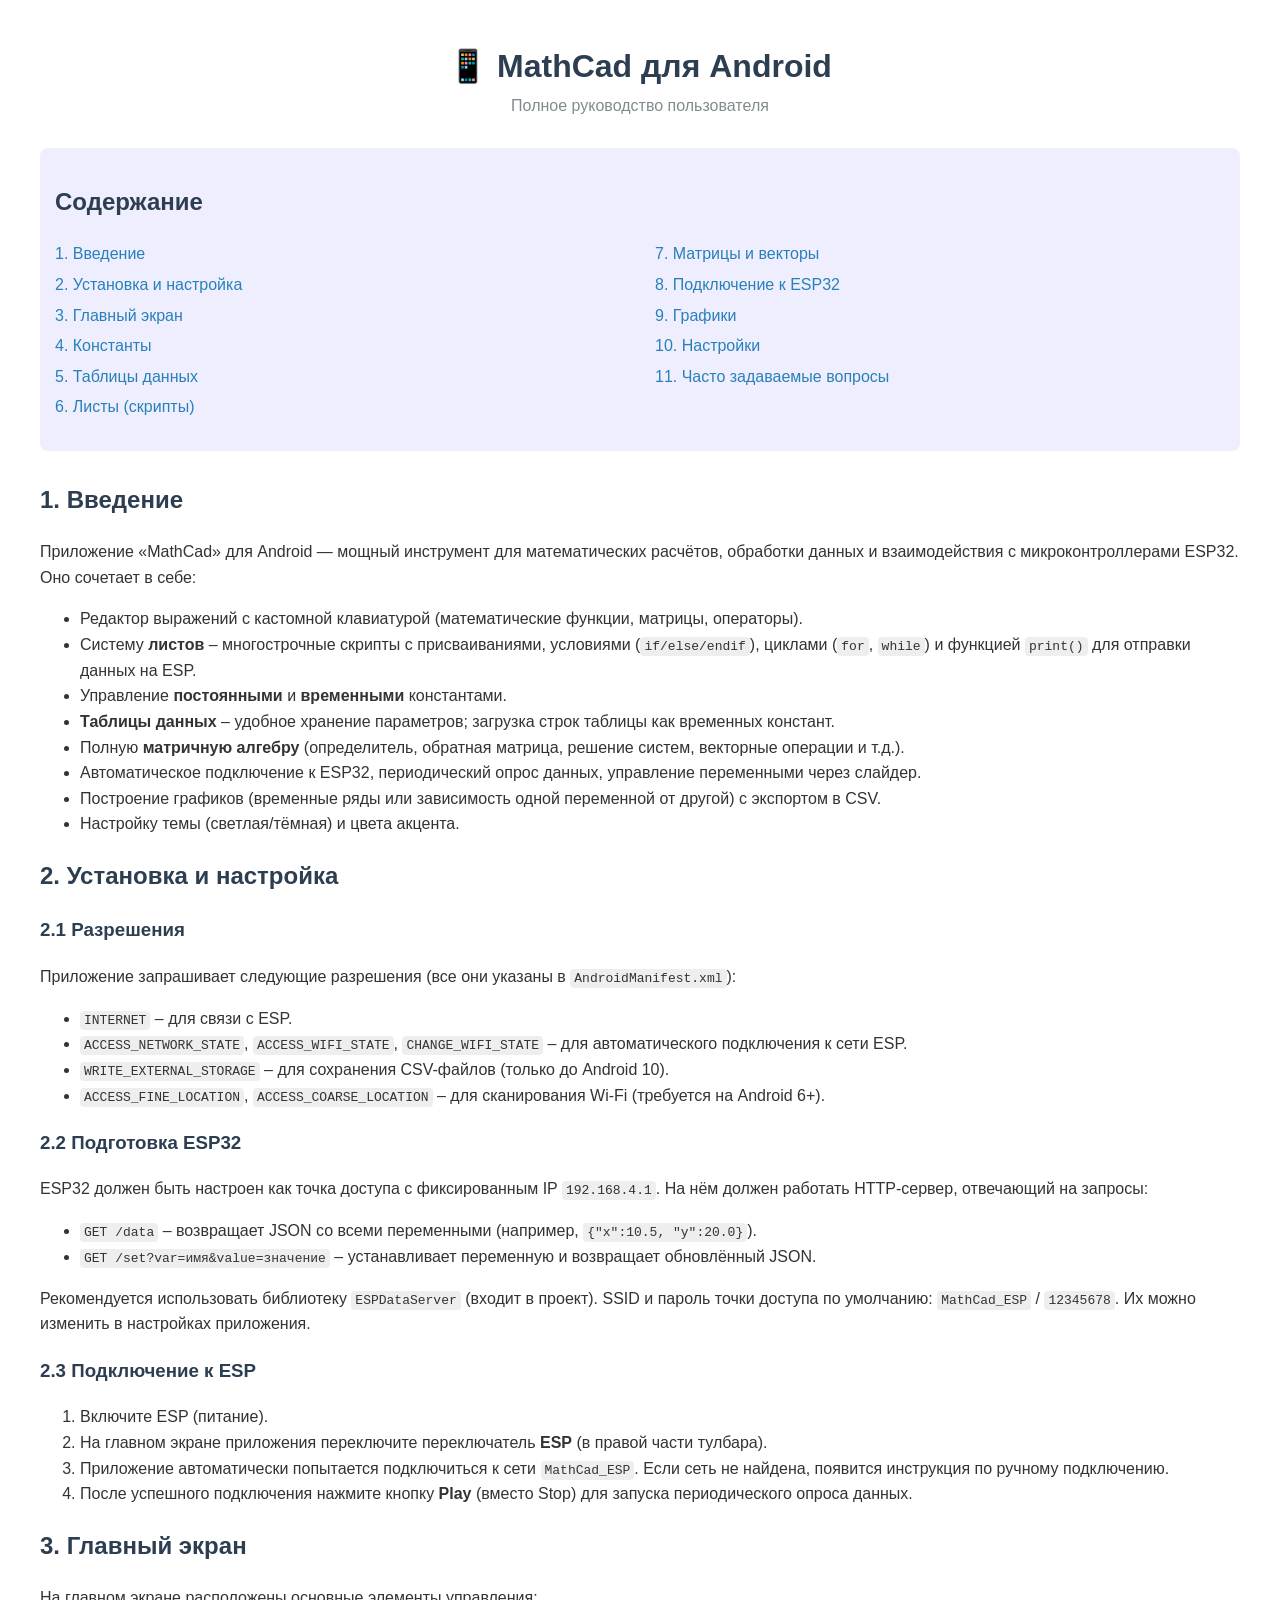
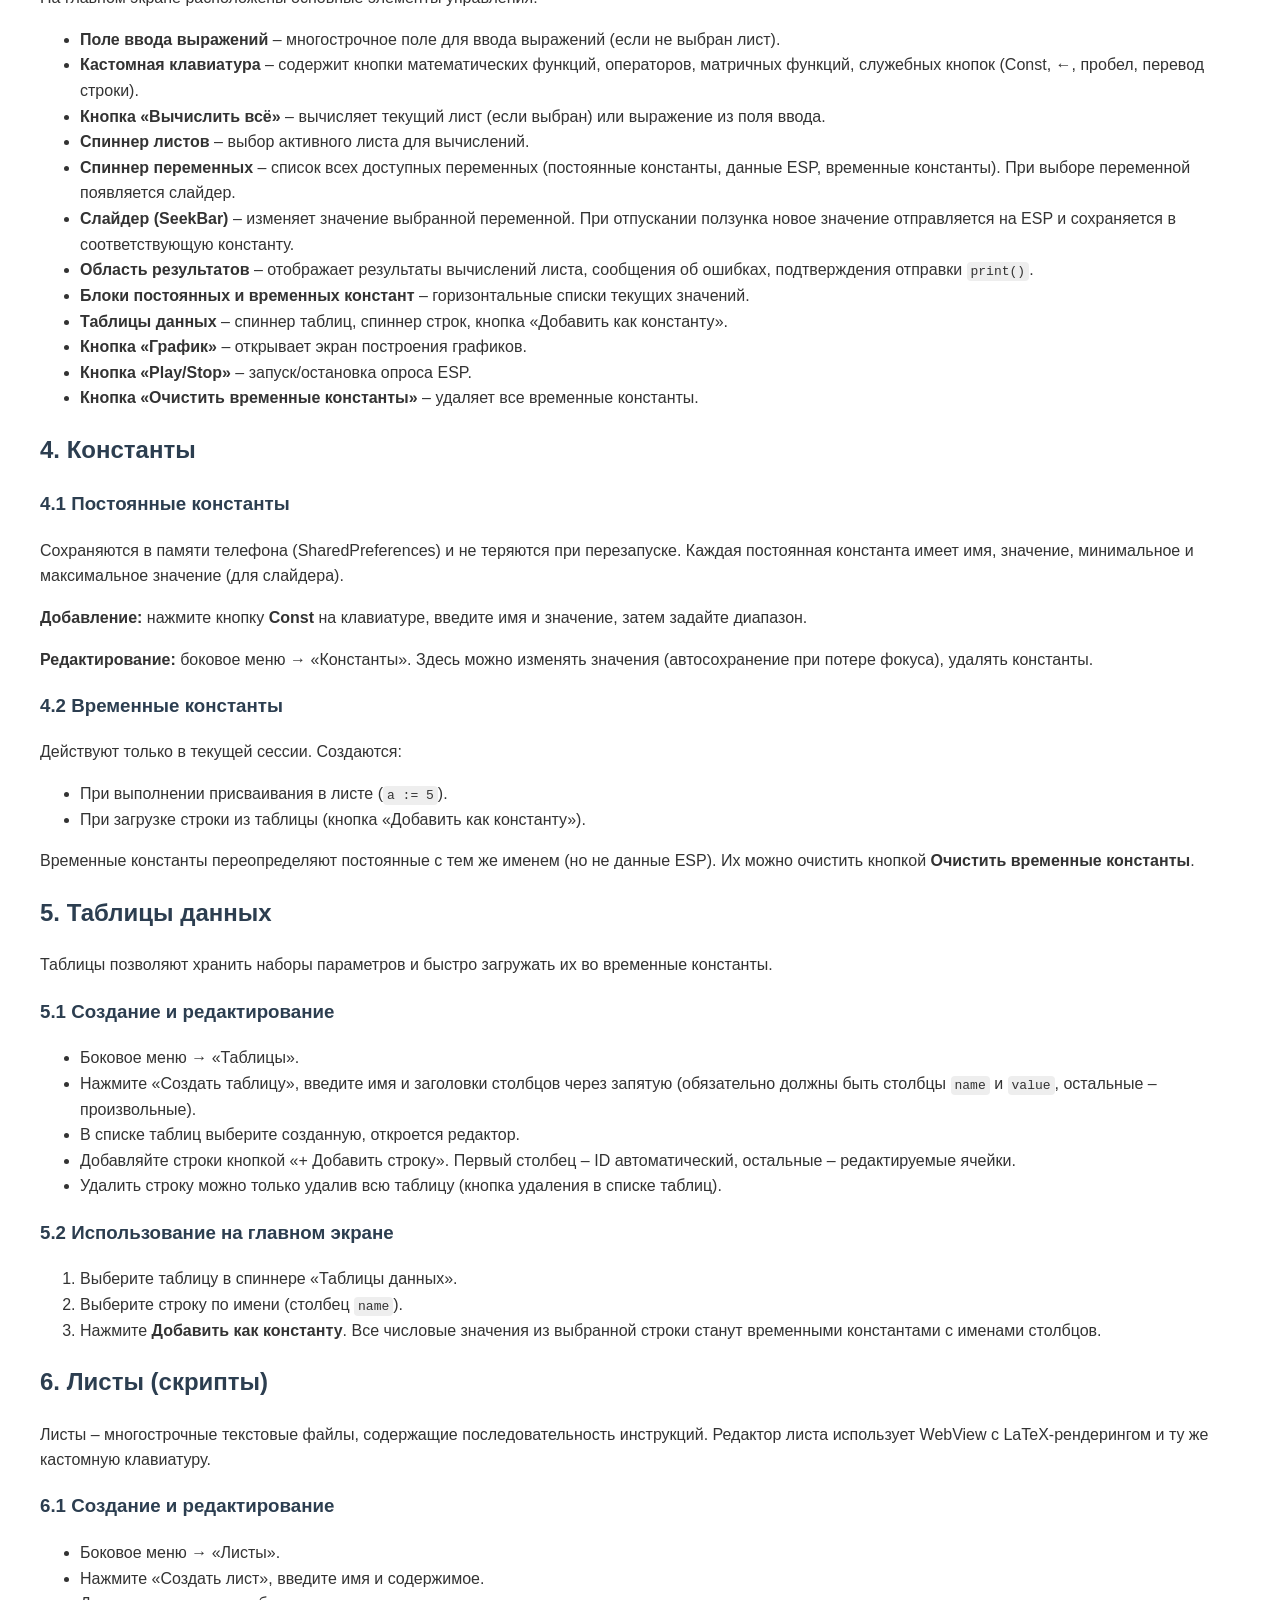
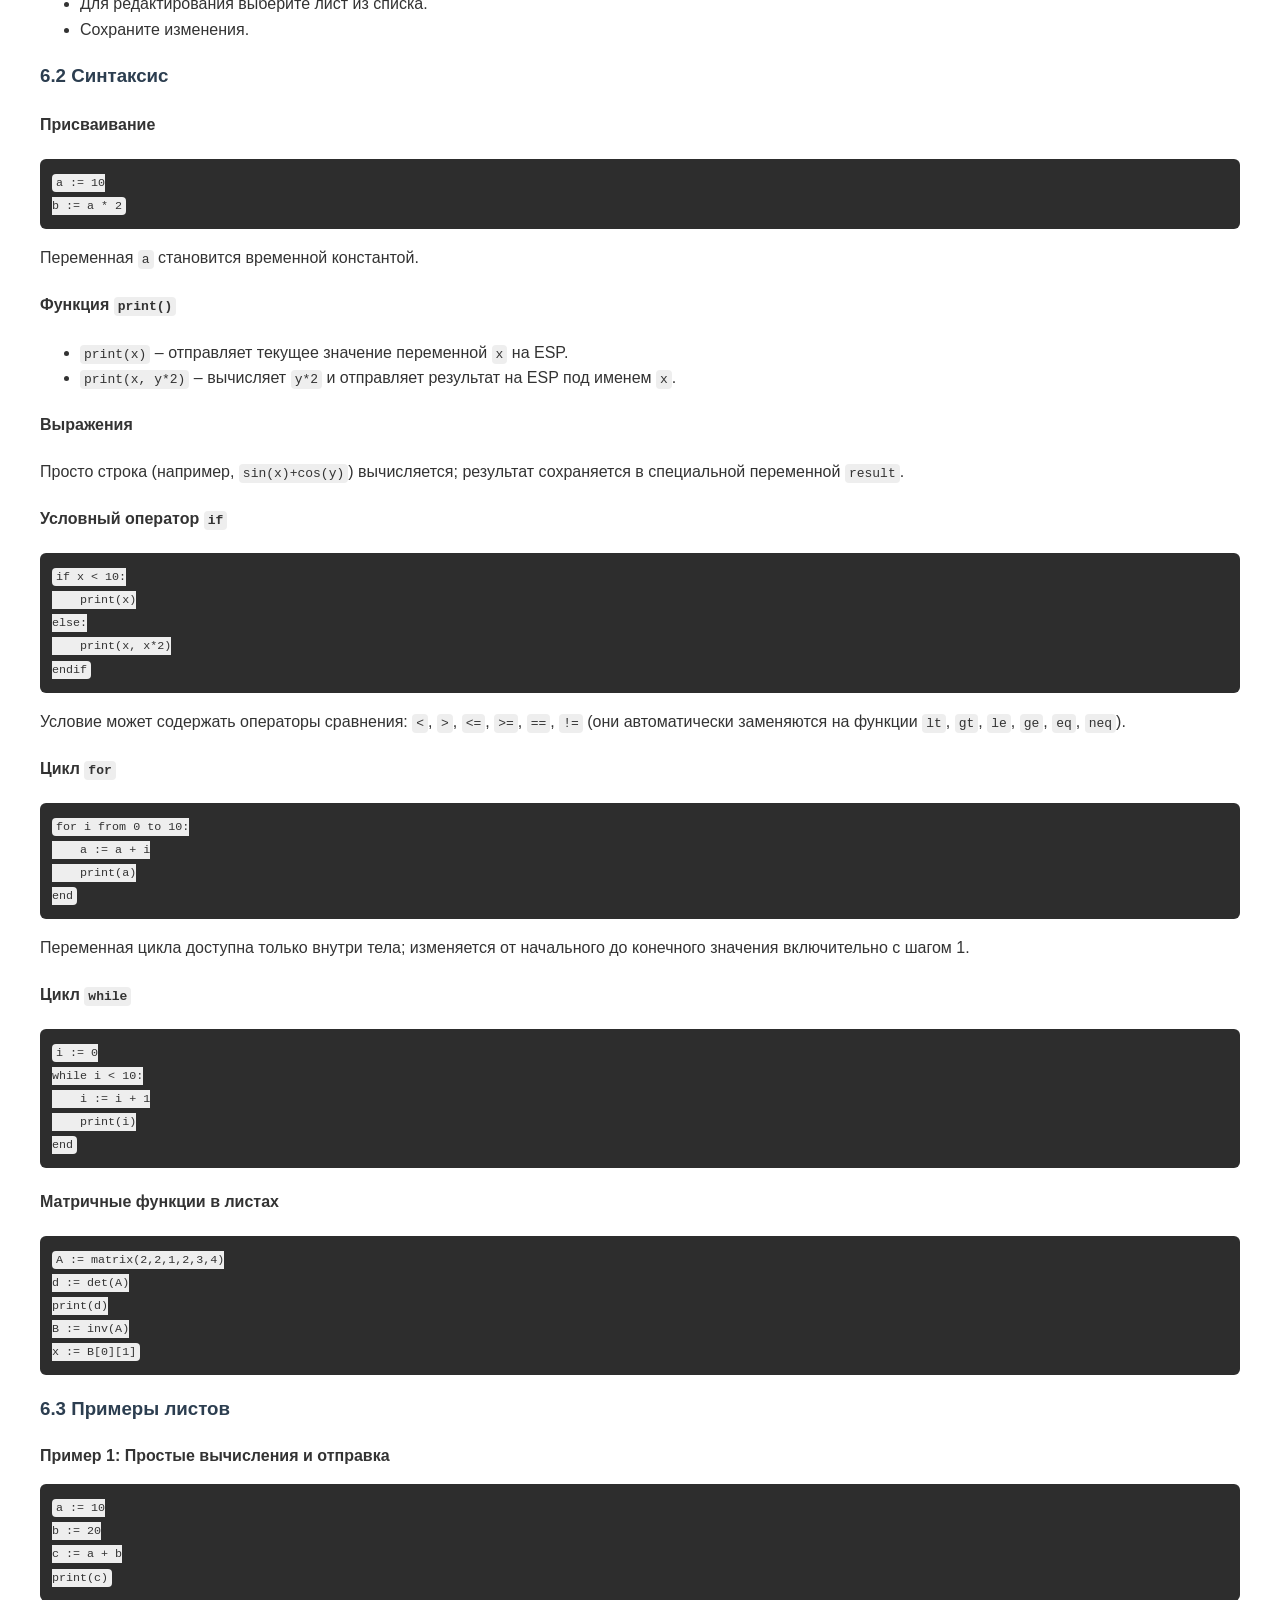
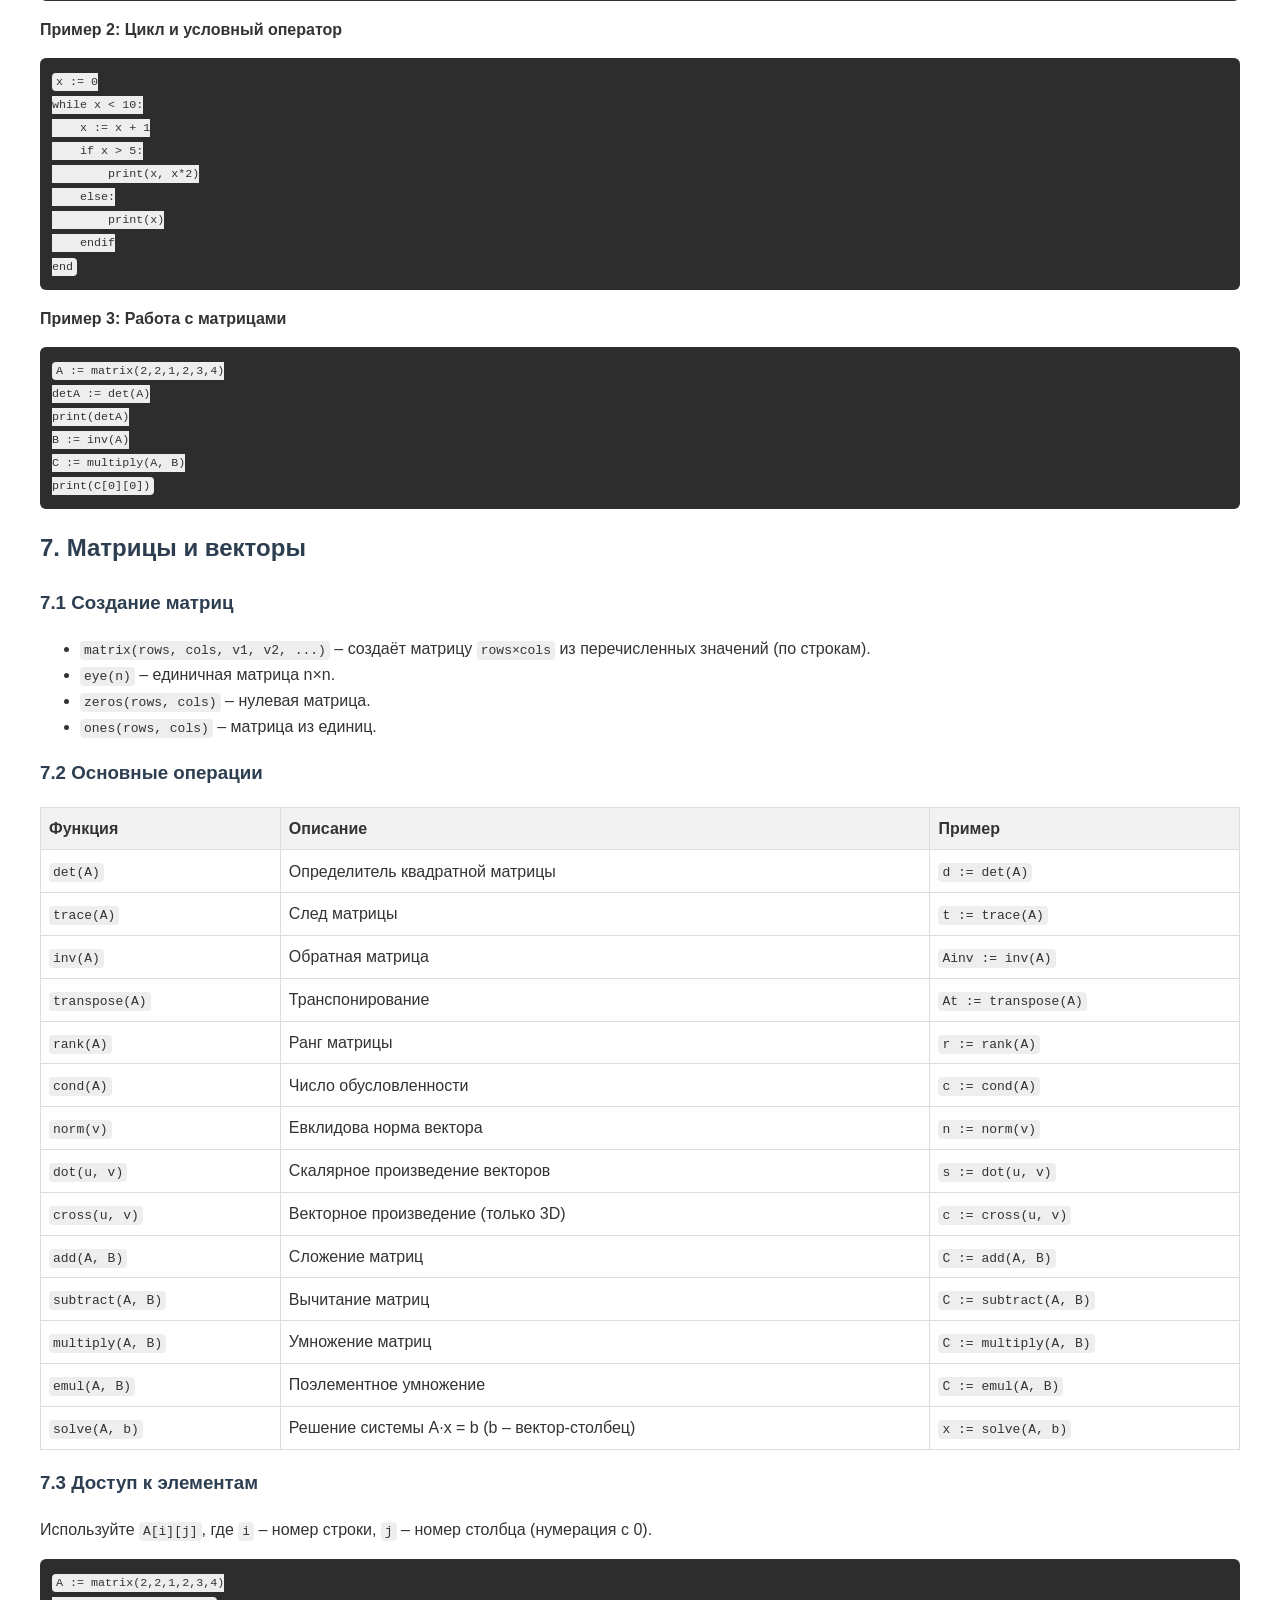
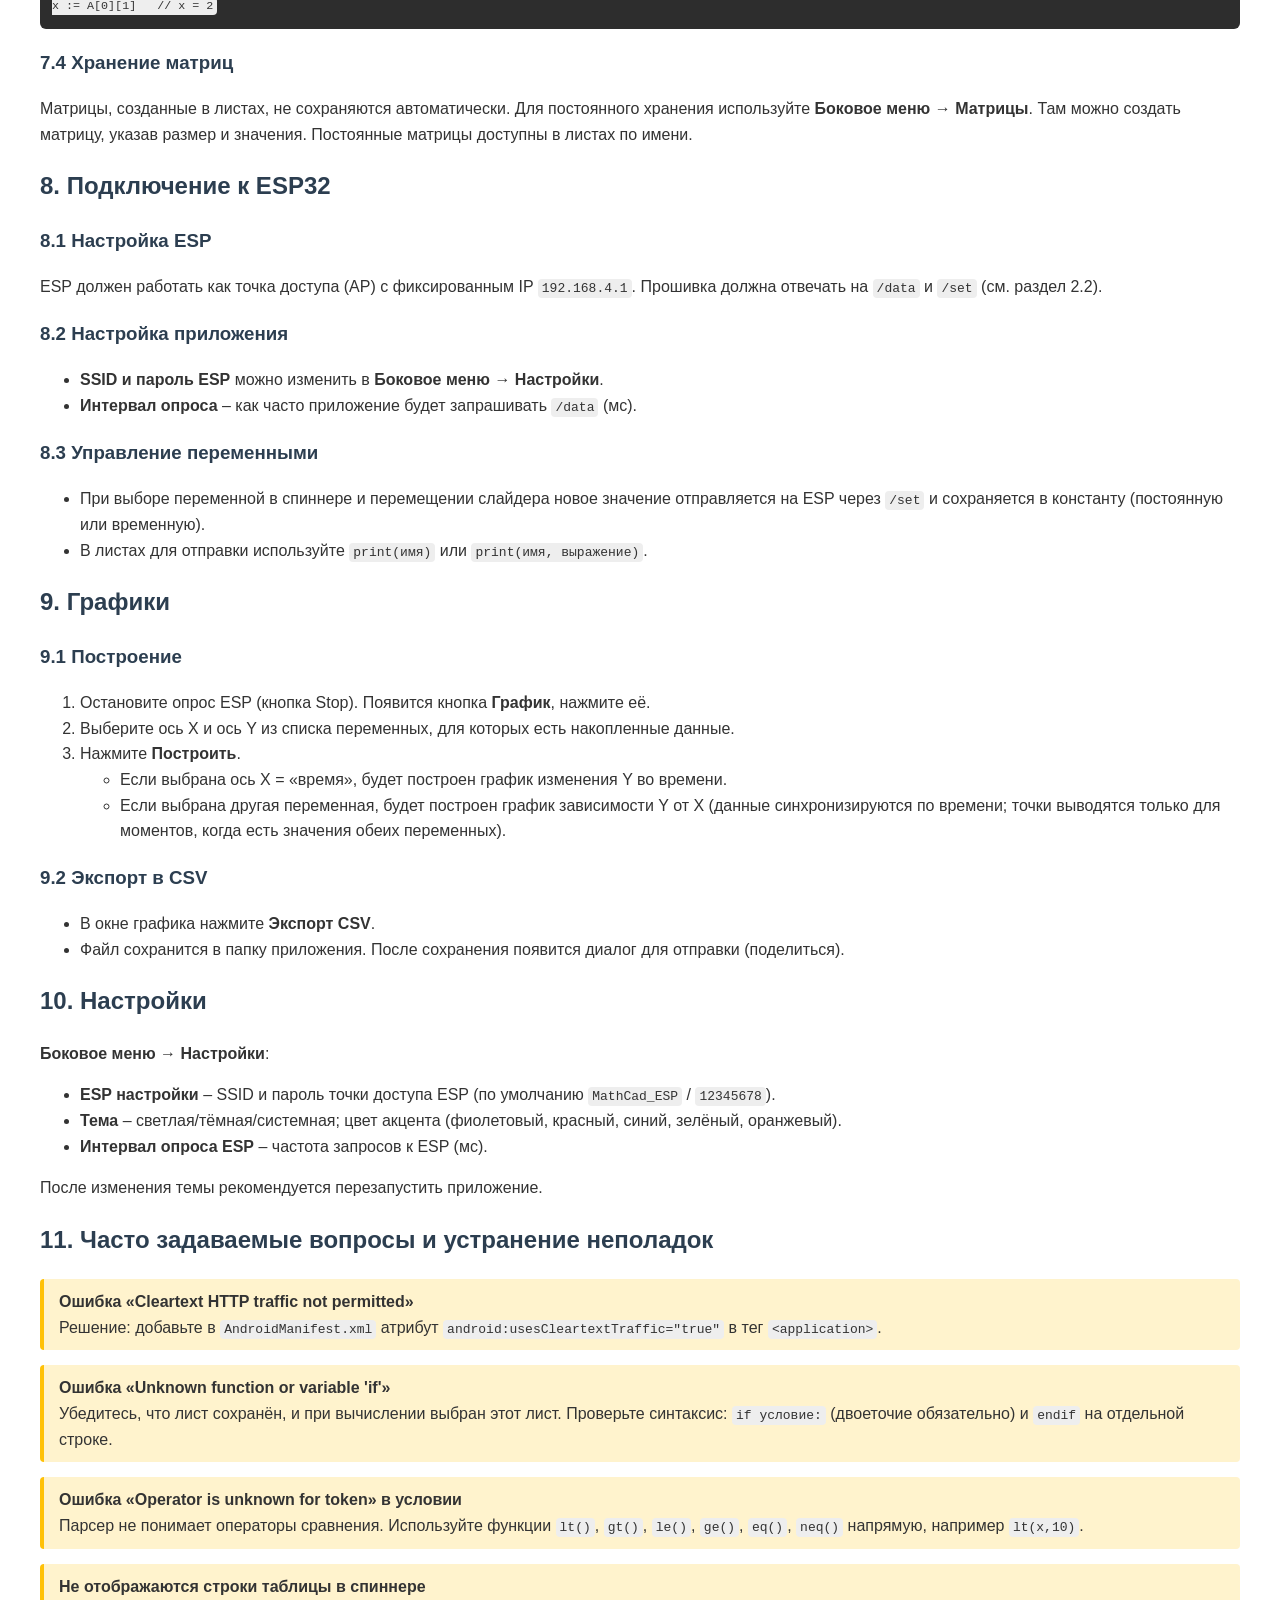
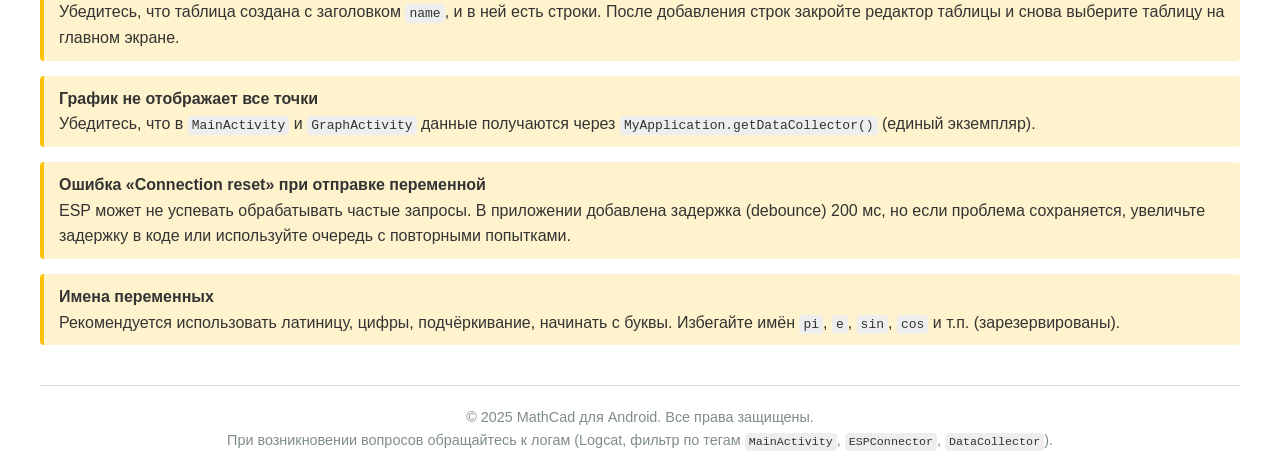
==== app/src/main/assets/index.html @ 09f3f6e4 "Initial commit" ====
<!DOCTYPE html>
<html lang="ru">
<head>
    <meta charset="UTF-8">
    <meta name="viewport" content="width=device-width, initial-scale=1.0">
    <title>MathCad для Android – полное руководство пользователя</title>
    <style>
        body {
            font-family: 'Segoe UI', Tahoma, Geneva, Verdana, sans-serif;
            line-height: 1.6;
            color: #333;
            background-color: #fff;
            max-width: 1200px;
            margin: 0 auto;
            padding: 20px;
        }
        h1, h2, h3 {
            color: #2c3e50;
        }
        h1 {
            text-align: center;
            margin-bottom: 10px;
        }
        .subtitle {
            text-align: center;
            color: #7f8c8d;
            margin-top: -10px;
            margin-bottom: 30px;
        }
        .toc {
            background-color: #eef;
            padding: 15px;
            border-radius: 8px;
            margin-bottom: 30px;
        }
        .toc a {
            text-decoration: none;
            color: #2980b9;
        }
        .toc a:hover {
            text-decoration: underline;
        }
        .toc ul {
            columns: 2;
            column-gap: 30px;
            list-style: none;
            padding-left: 0;
        }
        .toc li {
            margin-bottom: 5px;
        }
        pre {
            background-color: #2d2d2d !important;
            color: #f8f8f2 !important;
            padding: 12px;
            border-radius: 6px;
            overflow-x: auto;
            font-family: 'Courier New', monospace;
            font-size: 0.9em;
            margin: 15px 0;
        }
        code {
            background-color: #eee !important;
            padding: 2px 4px;
            border-radius: 4px;
            font-family: monospace;
            color: #333 !important;
        }
        .note {
            background-color: #fff3cd;
            border-left: 4px solid #ffc107;
            padding: 10px 15px;
            margin: 15px 0;
            border-radius: 4px;
        }
        .warning {
            background-color: #f8d7da;
            border-left: 4px solid #dc3545;
            padding: 10px 15px;
            margin: 15px 0;
            border-radius: 4px;
        }
        table {
            width: 100%;
            border-collapse: collapse;
            margin: 15px 0;
        }
        th, td {
            border: 1px solid #ddd;
            padding: 8px;
            text-align: left;
        }
        th {
            background-color: #f2f2f2;
        }
        footer {
            margin-top: 40px;
            text-align: center;
            font-size: 0.9em;
            color: #7f8c8d;
            border-top: 1px solid #ddd;
            padding-top: 20px;
        }
        @media (max-width: 768px) {
            .toc ul {
                columns: 1;
            }
            body {
                padding: 10px;
            }
        }
    </style>
</head>
<body>
<h1>📱 MathCad для Android</h1>
<div class="subtitle">Полное руководство пользователя</div>

<div class="toc">
    <h2>Содержание</h2>
    <ul>
        <li><a href="#intro">1. Введение</a></li>
        <li><a href="#install">2. Установка и настройка</a></li>
        <li><a href="#main">3. Главный экран</a></li>
        <li><a href="#constants">4. Константы</a></li>
        <li><a href="#tables">5. Таблицы данных</a></li>
        <li><a href="#sheets">6. Листы (скрипты)</a></li>
        <li><a href="#matrices">7. Матрицы и векторы</a></li>
        <li><a href="#esp">8. Подключение к ESP32</a></li>
        <li><a href="#graphs">9. Графики</a></li>
        <li><a href="#settings">10. Настройки</a></li>
        <li><a href="#faq">11. Часто задаваемые вопросы</a></li>
    </ul>
</div>

<h2 id="intro">1. Введение</h2>
<p>Приложение «MathCad» для Android — мощный инструмент для математических расчётов, обработки данных и взаимодействия с микроконтроллерами ESP32. Оно сочетает в себе:</p>
<ul>
    <li>Редактор выражений с кастомной клавиатурой (математические функции, матрицы, операторы).</li>
    <li>Систему <strong>листов</strong> – многострочные скрипты с присваиваниями, условиями (<code>if/else/endif</code>), циклами (<code>for</code>, <code>while</code>) и функцией <code>print()</code> для отправки данных на ESP.</li>
    <li>Управление <strong>постоянными</strong> и <strong>временными</strong> константами.</li>
    <li><strong>Таблицы данных</strong> – удобное хранение параметров; загрузка строк таблицы как временных констант.</li>
    <li>Полную <strong>матричную алгебру</strong> (определитель, обратная матрица, решение систем, векторные операции и т.д.).</li>
    <li>Автоматическое подключение к ESP32, периодический опрос данных, управление переменными через слайдер.</li>
    <li>Построение графиков (временные ряды или зависимость одной переменной от другой) с экспортом в CSV.</li>
    <li>Настройку темы (светлая/тёмная) и цвета акцента.</li>
</ul>

<h2 id="install">2. Установка и настройка</h2>
<h3>2.1 Разрешения</h3>
<p>Приложение запрашивает следующие разрешения (все они указаны в <code>AndroidManifest.xml</code>):</p>
<ul>
    <li><code>INTERNET</code> – для связи с ESP.</li>
    <li><code>ACCESS_NETWORK_STATE</code>, <code>ACCESS_WIFI_STATE</code>, <code>CHANGE_WIFI_STATE</code> – для автоматического подключения к сети ESP.</li>
    <li><code>WRITE_EXTERNAL_STORAGE</code> – для сохранения CSV-файлов (только до Android 10).</li>
    <li><code>ACCESS_FINE_LOCATION</code>, <code>ACCESS_COARSE_LOCATION</code> – для сканирования Wi-Fi (требуется на Android 6+).</li>
</ul>

<h3>2.2 Подготовка ESP32</h3>
<p>ESP32 должен быть настроен как точка доступа с фиксированным IP <code>192.168.4.1</code>. На нём должен работать HTTP-сервер, отвечающий на запросы:</p>
<ul>
    <li><code>GET /data</code> – возвращает JSON со всеми переменными (например, <code>{"x":10.5, "y":20.0}</code>).</li>
    <li><code>GET /set?var=имя&value=значение</code> – устанавливает переменную и возвращает обновлённый JSON.</li>
</ul>
<p>Рекомендуется использовать библиотеку <code>ESPDataServer</code> (входит в проект). SSID и пароль точки доступа по умолчанию: <code>MathCad_ESP</code> / <code>12345678</code>. Их можно изменить в настройках приложения.</p>

<h3>2.3 Подключение к ESP</h3>
<ol>
    <li>Включите ESP (питание).</li>
    <li>На главном экране приложения переключите переключатель <strong>ESP</strong> (в правой части тулбара).</li>
    <li>Приложение автоматически попытается подключиться к сети <code>MathCad_ESP</code>. Если сеть не найдена, появится инструкция по ручному подключению.</li>
    <li>После успешного подключения нажмите кнопку <strong>Play</strong> (вместо Stop) для запуска периодического опроса данных.</li>
</ol>

<h2 id="main">3. Главный экран</h2>
<p>На главном экране расположены основные элементы управления:</p>
<ul>
    <li><strong>Поле ввода выражений</strong> – многострочное поле для ввода выражений (если не выбран лист).</li>
    <li><strong>Кастомная клавиатура</strong> – содержит кнопки математических функций, операторов, матричных функций, служебных кнопок (Const, ←, пробел, перевод строки).</li>
    <li><strong>Кнопка «Вычислить всё»</strong> – вычисляет текущий лист (если выбран) или выражение из поля ввода.</li>
    <li><strong>Спиннер листов</strong> – выбор активного листа для вычислений.</li>
    <li><strong>Спиннер переменных</strong> – список всех доступных переменных (постоянные константы, данные ESP, временные константы). При выборе переменной появляется слайдер.</li>
    <li><strong>Слайдер (SeekBar)</strong> – изменяет значение выбранной переменной. При отпускании ползунка новое значение отправляется на ESP и сохраняется в соответствующую константу.</li>
    <li><strong>Область результатов</strong> – отображает результаты вычислений листа, сообщения об ошибках, подтверждения отправки <code>print()</code>.</li>
    <li><strong>Блоки постоянных и временных констант</strong> – горизонтальные списки текущих значений.</li>
    <li><strong>Таблицы данных</strong> – спиннер таблиц, спиннер строк, кнопка «Добавить как константу».</li>
    <li><strong>Кнопка «График»</strong> – открывает экран построения графиков.</li>
    <li><strong>Кнопка «Play/Stop»</strong> – запуск/остановка опроса ESP.</li>
    <li><strong>Кнопка «Очистить временные константы»</strong> – удаляет все временные константы.</li>
</ul>

<h2 id="constants">4. Константы</h2>
<h3>4.1 Постоянные константы</h3>
<p>Сохраняются в памяти телефона (SharedPreferences) и не теряются при перезапуске. Каждая постоянная константа имеет имя, значение, минимальное и максимальное значение (для слайдера).</p>
<p><strong>Добавление:</strong> нажмите кнопку <strong>Const</strong> на клавиатуре, введите имя и значение, затем задайте диапазон.</p>
<p><strong>Редактирование:</strong> боковое меню → «Константы». Здесь можно изменять значения (автосохранение при потере фокуса), удалять константы.</p>

<h3>4.2 Временные константы</h3>
<p>Действуют только в текущей сессии. Создаются:</p>
<ul>
    <li>При выполнении присваивания в листе (<code>a := 5</code>).</li>
    <li>При загрузке строки из таблицы (кнопка «Добавить как константу»).</li>
</ul>
<p>Временные константы переопределяют постоянные с тем же именем (но не данные ESP). Их можно очистить кнопкой <strong>Очистить временные константы</strong>.</p>

<h2 id="tables">5. Таблицы данных</h2>
<p>Таблицы позволяют хранить наборы параметров и быстро загружать их во временные константы.</p>
<h3>5.1 Создание и редактирование</h3>
<ul>
    <li>Боковое меню → «Таблицы».</li>
    <li>Нажмите «Создать таблицу», введите имя и заголовки столбцов через запятую (обязательно должны быть столбцы <code>name</code> и <code>value</code>, остальные – произвольные).</li>
    <li>В списке таблиц выберите созданную, откроется редактор.</li>
    <li>Добавляйте строки кнопкой «+ Добавить строку». Первый столбец – ID автоматический, остальные – редактируемые ячейки.</li>
    <li>Удалить строку можно только удалив всю таблицу (кнопка удаления в списке таблиц).</li>
</ul>
<h3>5.2 Использование на главном экране</h3>
<ol>
    <li>Выберите таблицу в спиннере «Таблицы данных».</li>
    <li>Выберите строку по имени (столбец <code>name</code>).</li>
    <li>Нажмите <strong>Добавить как константу</strong>. Все числовые значения из выбранной строки станут временными константами с именами столбцов.</li>
</ol>

<h2 id="sheets">6. Листы (скрипты)</h2>
<p>Листы – многострочные текстовые файлы, содержащие последовательность инструкций. Редактор листа использует WebView с LaTeX-рендерингом и ту же кастомную клавиатуру.</p>
<h3>6.1 Создание и редактирование</h3>
<ul>
    <li>Боковое меню → «Листы».</li>
    <li>Нажмите «Создать лист», введите имя и содержимое.</li>
    <li>Для редактирования выберите лист из списка.</li>
    <li>Сохраните изменения.</li>
</ul>
<h3>6.2 Синтаксис</h3>
<h4>Присваивание</h4>
<pre><code>a := 10
b := a * 2</code></pre>
<p>Переменная <code>a</code> становится временной константой.</p>

<h4>Функция <code>print()</code></h4>
<ul>
    <li><code>print(x)</code> – отправляет текущее значение переменной <code>x</code> на ESP.</li>
    <li><code>print(x, y*2)</code> – вычисляет <code>y*2</code> и отправляет результат на ESP под именем <code>x</code>.</li>
</ul>

<h4>Выражения</h4>
<p>Просто строка (например, <code>sin(x)+cos(y)</code>) вычисляется; результат сохраняется в специальной переменной <code>result</code>.</p>

<h4>Условный оператор <code>if</code></h4>
<pre><code>if x < 10:
    print(x)
else:
    print(x, x*2)
endif</code></pre>
<p>Условие может содержать операторы сравнения: <code>&lt;</code>, <code>&gt;</code>, <code>&lt;=</code>, <code>&gt;=</code>, <code>==</code>, <code>!=</code> (они автоматически заменяются на функции <code>lt</code>, <code>gt</code>, <code>le</code>, <code>ge</code>, <code>eq</code>, <code>neq</code>).</p>

<h4>Цикл <code>for</code></h4>
<pre><code>for i from 0 to 10:
    a := a + i
    print(a)
end</code></pre>
<p>Переменная цикла доступна только внутри тела; изменяется от начального до конечного значения включительно с шагом 1.</p>

<h4>Цикл <code>while</code></h4>
<pre><code>i := 0
while i < 10:
    i := i + 1
    print(i)
end</code></pre>

<h4>Матричные функции в листах</h4>
<pre><code>A := matrix(2,2,1,2,3,4)
d := det(A)
print(d)
B := inv(A)
x := B[0][1]</code></pre>

<h3>6.3 Примеры листов</h3>
<p><strong>Пример 1: Простые вычисления и отправка</strong></p>
<pre><code>a := 10
b := 20
c := a + b
print(c)</code></pre>

<p><strong>Пример 2: Цикл и условный оператор</strong></p>
<pre><code>x := 0
while x < 10:
    x := x + 1
    if x > 5:
        print(x, x*2)
    else:
        print(x)
    endif
end</code></pre>

<p><strong>Пример 3: Работа с матрицами</strong></p>
<pre><code>A := matrix(2,2,1,2,3,4)
detA := det(A)
print(detA)
B := inv(A)
C := multiply(A, B)
print(C[0][0])</code></pre>

<h2 id="matrices">7. Матрицы и векторы</h2>
<h3>7.1 Создание матриц</h3>
<ul>
    <li><code>matrix(rows, cols, v1, v2, ...)</code> – создаёт матрицу <code>rows×cols</code> из перечисленных значений (по строкам).</li>
    <li><code>eye(n)</code> – единичная матрица n×n.</li>
    <li><code>zeros(rows, cols)</code> – нулевая матрица.</li>
    <li><code>ones(rows, cols)</code> – матрица из единиц.</li>
</ul>

<h3>7.2 Основные операции</h3>
<table>
    <thead>
    <tr><th>Функция</th><th>Описание</th><th>Пример</th></tr>
    </thead>
    <tbody>
    <tr><td><code>det(A)</code></td><td>Определитель квадратной матрицы</td><td><code>d := det(A)</code></td></tr>
    <tr><td><code>trace(A)</code></td><td>След матрицы</td><td><code>t := trace(A)</code></td></tr>
    <tr><td><code>inv(A)</code></td><td>Обратная матрица</td><td><code>Ainv := inv(A)</code></td></tr>
    <tr><td><code>transpose(A)</code></td><td>Транспонирование</td><td><code>At := transpose(A)</code></td></tr>
    <tr><td><code>rank(A)</code></td><td>Ранг матрицы</td><td><code>r := rank(A)</code></td></tr>
    <tr><td><code>cond(A)</code></td><td>Число обусловленности</td><td><code>c := cond(A)</code></td></tr>
    <tr><td><code>norm(v)</code></td><td>Евклидова норма вектора</td><td><code>n := norm(v)</code></td></tr>
    <tr><td><code>dot(u, v)</code></td><td>Скалярное произведение векторов</td><td><code>s := dot(u, v)</code></td></tr>
    <tr><td><code>cross(u, v)</code></td><td>Векторное произведение (только 3D)</td><td><code>c := cross(u, v)</code></td></tr>
    <tr><td><code>add(A, B)</code></td><td>Сложение матриц</td><td><code>C := add(A, B)</code></td></tr>
    <tr><td><code>subtract(A, B)</code></td><td>Вычитание матриц</td><td><code>C := subtract(A, B)</code></td></tr>
    <tr><td><code>multiply(A, B)</code></td><td>Умножение матриц</td><td><code>C := multiply(A, B)</code></td></tr>
    <tr><td><code>emul(A, B)</code></td><td>Поэлементное умножение</td><td><code>C := emul(A, B)</code></td></tr>
    <tr><td><code>solve(A, b)</code></td><td>Решение системы A·x = b (b – вектор-столбец)</td><td><code>x := solve(A, b)</code></td></tr>
    </tbody>
</table>

<h3>7.3 Доступ к элементам</h3>
<p>Используйте <code>A[i][j]</code>, где <code>i</code> – номер строки, <code>j</code> – номер столбца (нумерация с 0).</p>
<pre><code>A := matrix(2,2,1,2,3,4)
x := A[0][1]   // x = 2</code></pre>

<h3>7.4 Хранение матриц</h3>
<p>Матрицы, созданные в листах, не сохраняются автоматически. Для постоянного хранения используйте <strong>Боковое меню → Матрицы</strong>. Там можно создать матрицу, указав размер и значения. Постоянные матрицы доступны в листах по имени.</p>

<h2 id="esp">8. Подключение к ESP32</h2>
<h3>8.1 Настройка ESP</h3>
<p>ESP должен работать как точка доступа (AP) с фиксированным IP <code>192.168.4.1</code>. Прошивка должна отвечать на <code>/data</code> и <code>/set</code> (см. раздел 2.2).</p>

<h3>8.2 Настройка приложения</h3>
<ul>
    <li><strong>SSID и пароль ESP</strong> можно изменить в <strong>Боковое меню → Настройки</strong>.</li>
    <li><strong>Интервал опроса</strong> – как часто приложение будет запрашивать <code>/data</code> (мс).</li>
</ul>

<h3>8.3 Управление переменными</h3>
<ul>
    <li>При выборе переменной в спиннере и перемещении слайдера новое значение отправляется на ESP через <code>/set</code> и сохраняется в константу (постоянную или временную).</li>
    <li>В листах для отправки используйте <code>print(имя)</code> или <code>print(имя, выражение)</code>.</li>
</ul>

<h2 id="graphs">9. Графики</h2>
<h3>9.1 Построение</h3>
<ol>
    <li>Остановите опрос ESP (кнопка Stop). Появится кнопка <strong>График</strong>, нажмите её.</li>
    <li>Выберите ось X и ось Y из списка переменных, для которых есть накопленные данные.</li>
    <li>Нажмите <strong>Построить</strong>.
        <ul>
            <li>Если выбрана ось X = «время», будет построен график изменения Y во времени.</li>
            <li>Если выбрана другая переменная, будет построен график зависимости Y от X (данные синхронизируются по времени; точки выводятся только для моментов, когда есть значения обеих переменных).</li>
        </ul>
    </li>
</ol>

<h3>9.2 Экспорт в CSV</h3>
<ul>
    <li>В окне графика нажмите <strong>Экспорт CSV</strong>.</li>
    <li>Файл сохранится в папку приложения. После сохранения появится диалог для отправки (поделиться).</li>
</ul>

<h2 id="settings">10. Настройки</h2>
<p><strong>Боковое меню → Настройки</strong>:</p>
<ul>
    <li><strong>ESP настройки</strong> – SSID и пароль точки доступа ESP (по умолчанию <code>MathCad_ESP</code> / <code>12345678</code>).</li>
    <li><strong>Тема</strong> – светлая/тёмная/системная; цвет акцента (фиолетовый, красный, синий, зелёный, оранжевый).</li>
    <li><strong>Интервал опроса ESP</strong> – частота запросов к ESP (мс).</li>
</ul>
<p>После изменения темы рекомендуется перезапустить приложение.</p>

<h2 id="faq">11. Часто задаваемые вопросы и устранение неполадок</h2>
<div class="note">
    <strong>Ошибка «Cleartext HTTP traffic not permitted»</strong><br>
    Решение: добавьте в <code>AndroidManifest.xml</code> атрибут <code>android:usesCleartextTraffic="true"</code> в тег <code>&lt;application&gt;</code>.
</div>
<div class="note">
    <strong>Ошибка «Unknown function or variable 'if'»</strong><br>
    Убедитесь, что лист сохранён, и при вычислении выбран этот лист. Проверьте синтаксис: <code>if условие:</code> (двоеточие обязательно) и <code>endif</code> на отдельной строке.
</div>
<div class="note">
    <strong>Ошибка «Operator is unknown for token» в условии</strong><br>
    Парсер не понимает операторы сравнения. Используйте функции <code>lt()</code>, <code>gt()</code>, <code>le()</code>, <code>ge()</code>, <code>eq()</code>, <code>neq()</code> напрямую, например <code>lt(x,10)</code>.
</div>
<div class="note">
    <strong>Не отображаются строки таблицы в спиннере</strong><br>
    Убедитесь, что таблица создана с заголовком <code>name</code>, и в ней есть строки. После добавления строк закройте редактор таблицы и снова выберите таблицу на главном экране.
</div>
<div class="note">
    <strong>График не отображает все точки</strong><br>
    Убедитесь, что в <code>MainActivity</code> и <code>GraphActivity</code> данные получаются через <code>MyApplication.getDataCollector()</code> (единый экземпляр).
</div>
<div class="note">
    <strong>Ошибка «Connection reset» при отправке переменной</strong><br>
    ESP может не успевать обрабатывать частые запросы. В приложении добавлена задержка (debounce) 200 мс, но если проблема сохраняется, увеличьте задержку в коде или используйте очередь с повторными попытками.
</div>
<div class="note">
    <strong>Имена переменных</strong><br>
    Рекомендуется использовать латиницу, цифры, подчёркивание, начинать с буквы. Избегайте имён <code>pi</code>, <code>e</code>, <code>sin</code>, <code>cos</code> и т.п. (зарезервированы).
</div>

<footer>
    &copy; 2025 MathCad для Android. Все права защищены.<br>
    При возникновении вопросов обращайтесь к логам (Logcat, фильтр по тегам <code>MainActivity</code>, <code>ESPConnector</code>, <code>DataCollector</code>).
</footer>
</body>
</html>
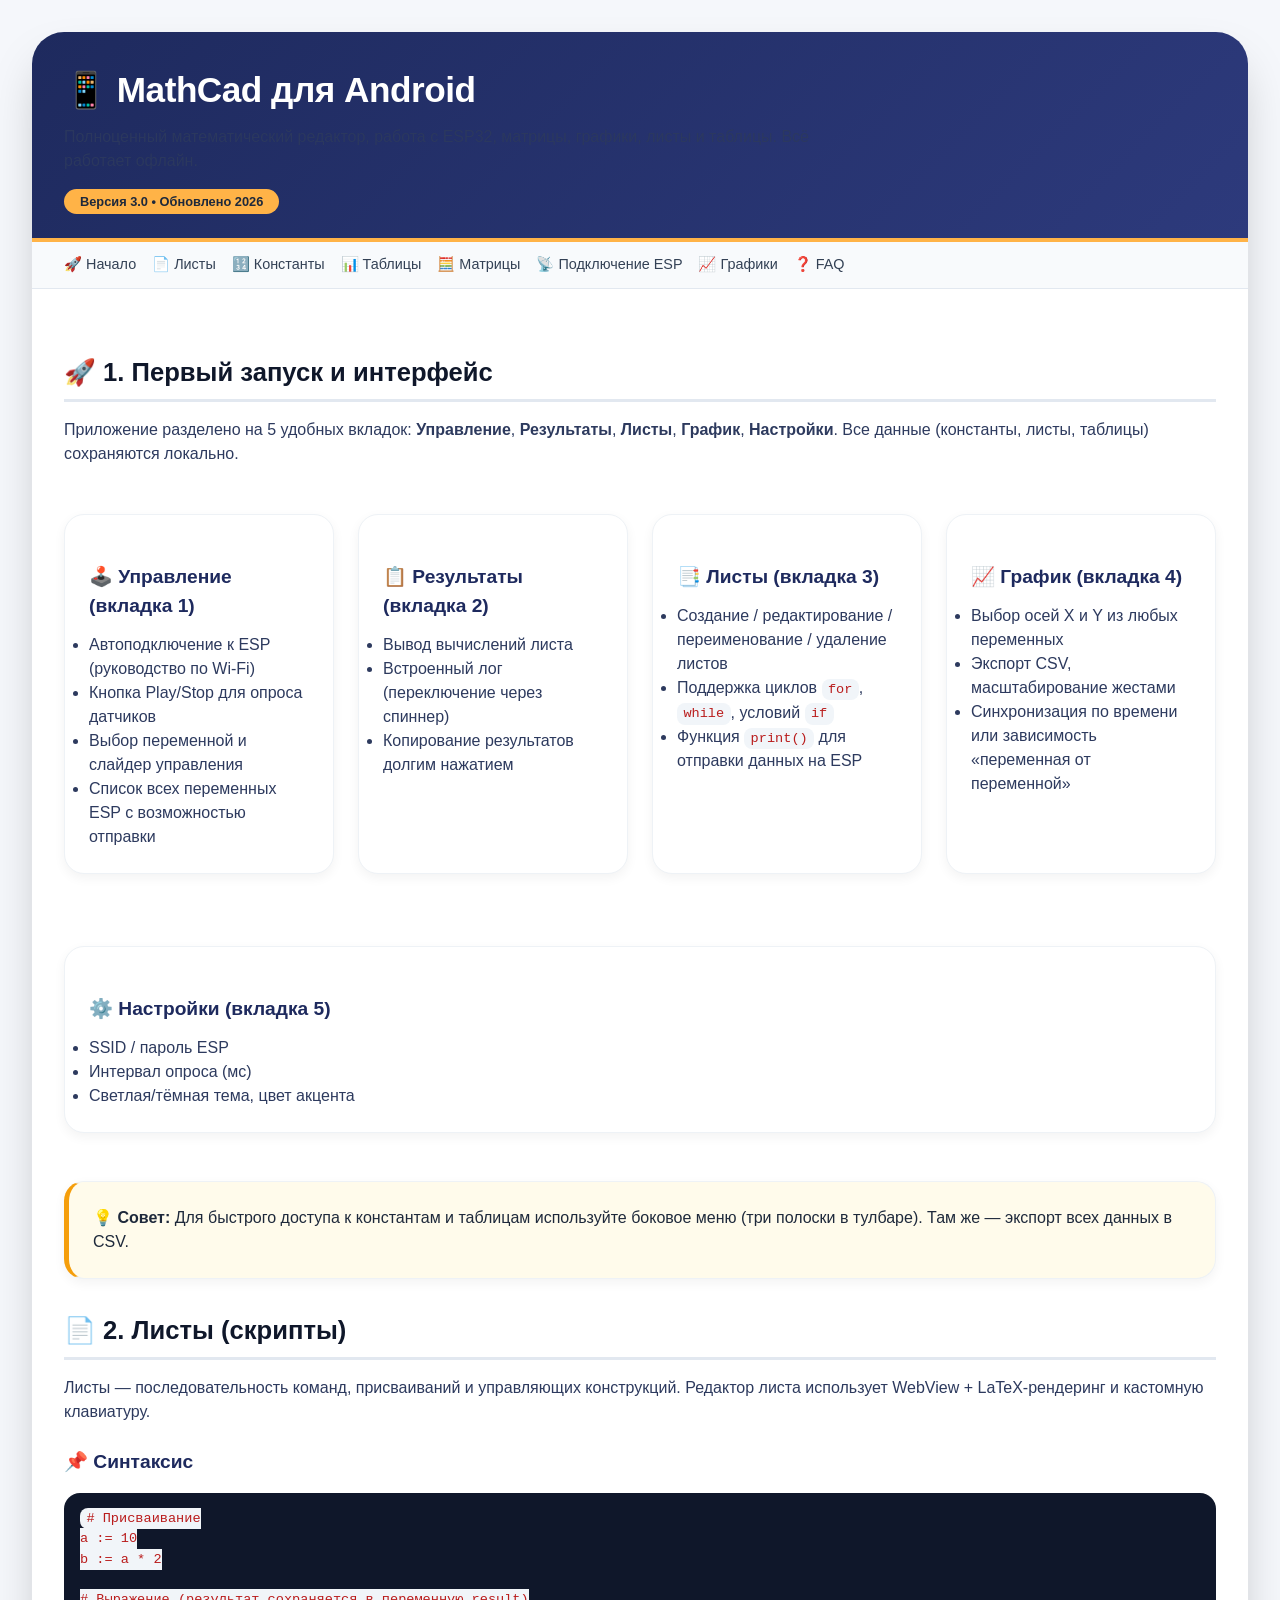
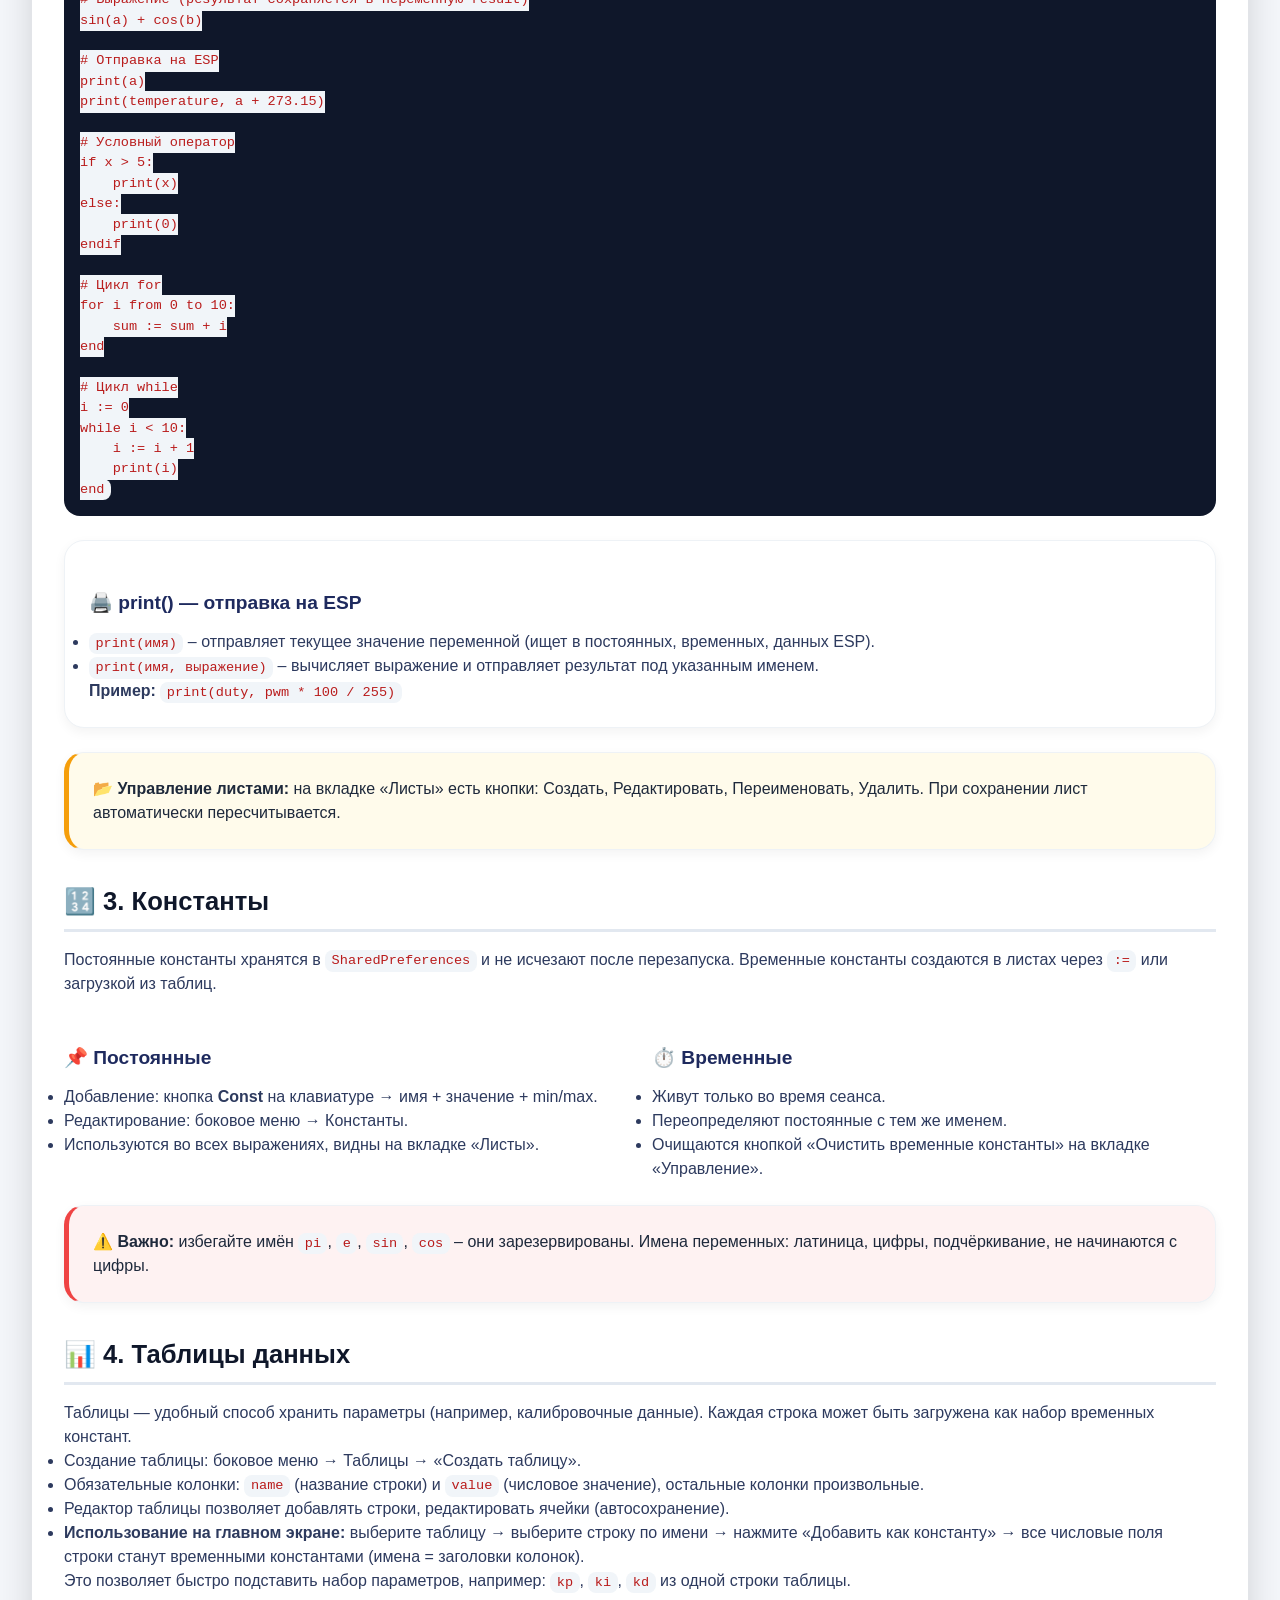
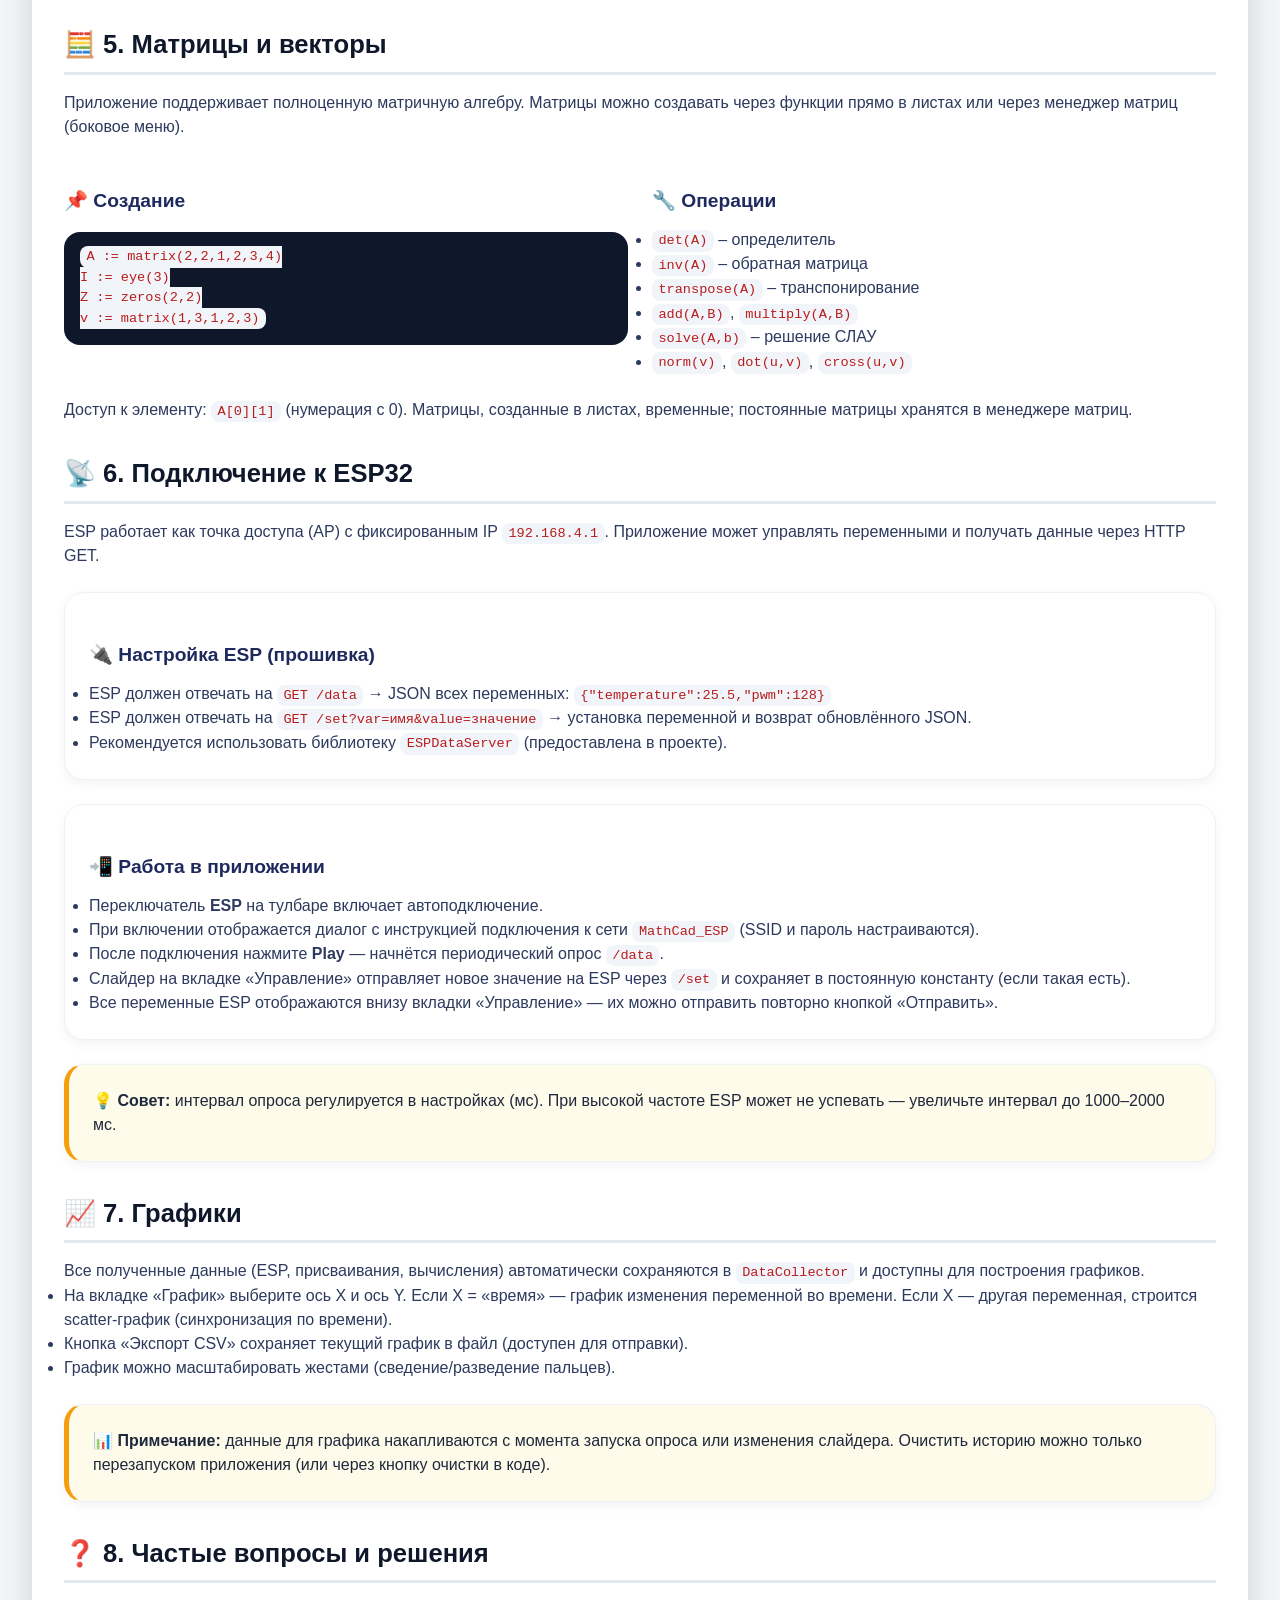
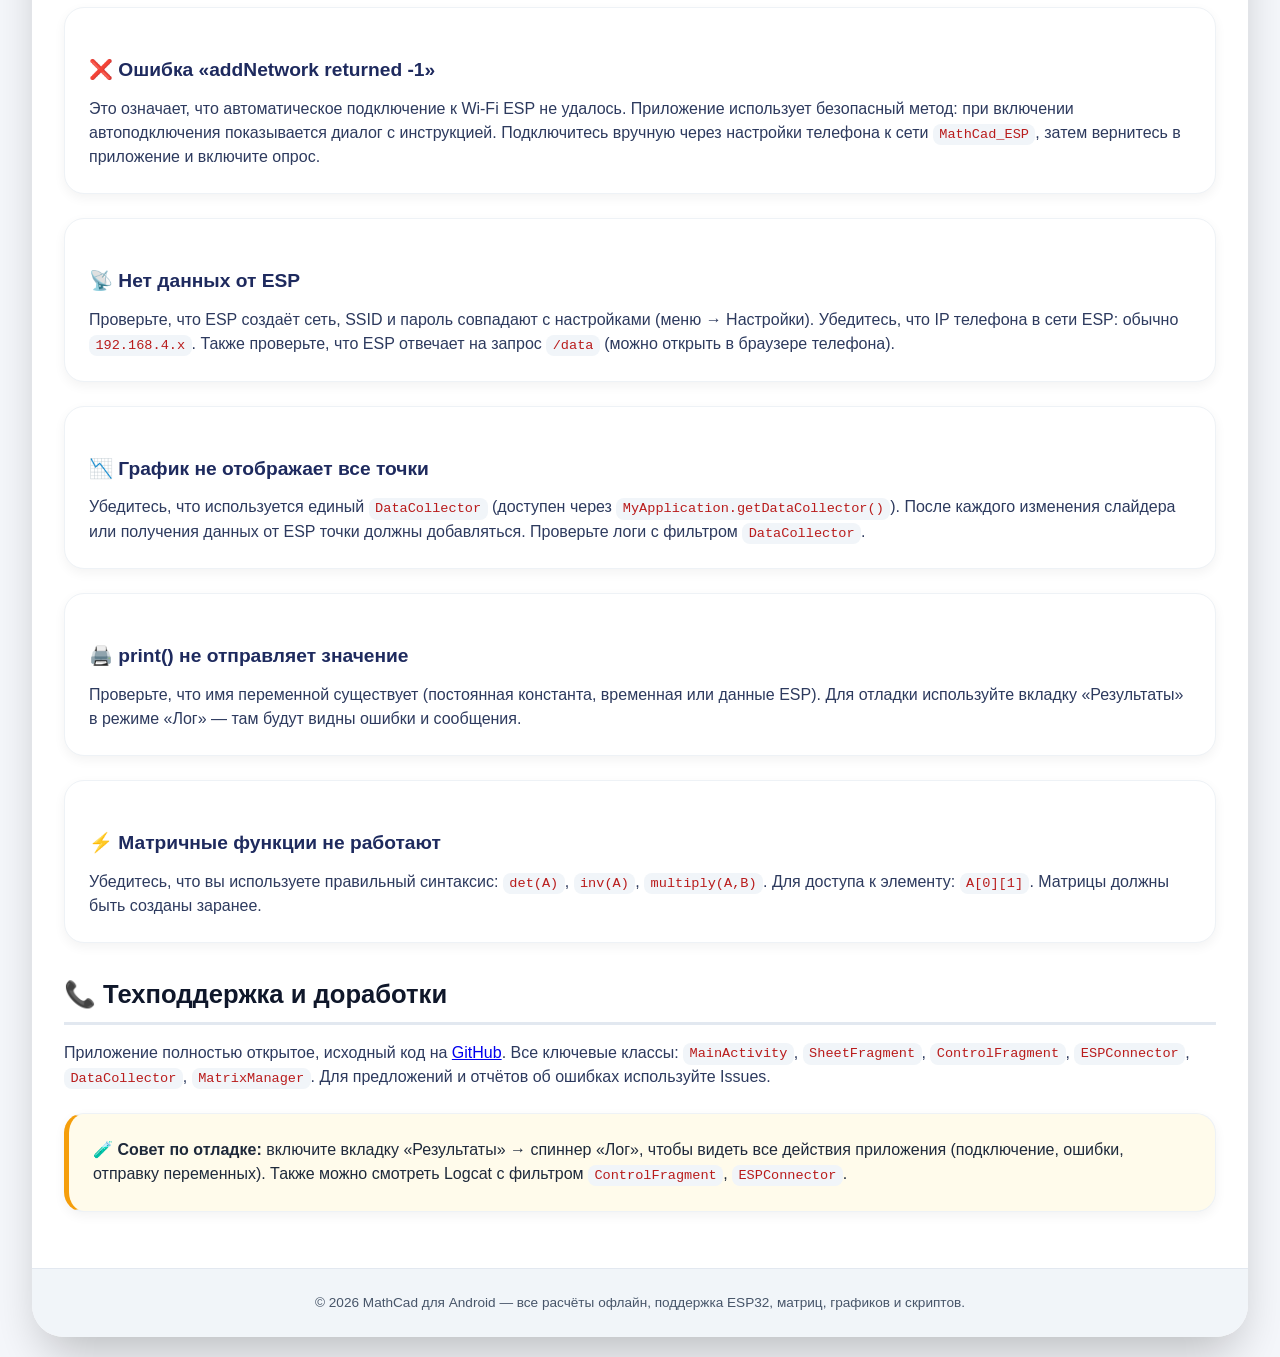
==== commit 7dfff62a: "1.04" ====
--- a/app/src/main/assets/index.html
+++ b/app/src/main/assets/index.html
@@ -3,418 +3,419 @@
 <head>
     <meta charset="UTF-8">
     <meta name="viewport" content="width=device-width, initial-scale=1.0">
-    <title>MathCad для Android – полное руководство пользователя</title>
+    <title>MathCad для Android – Руководство пользователя</title>
     <style>
+        * {
+            margin: 0;
+            padding: 0;
+            box-sizing: border-box;
+        }
         body {
-            font-family: 'Segoe UI', Tahoma, Geneva, Verdana, sans-serif;
-            line-height: 1.6;
-            color: #333;
-            background-color: #fff;
-            max-width: 1200px;
+            font-family: 'Segoe UI', 'Roboto', sans-serif;
+            background: #f5f7fb;
+            color: #1e293b;
+            line-height: 1.5;
+            padding: 2rem;
+        }
+        .container {
+            max-width: 1300px;
             margin: 0 auto;
-            padding: 20px;
-        }
-        h1, h2, h3 {
-            color: #2c3e50;
-        }
-        h1 {
-            text-align: center;
-            margin-bottom: 10px;
-        }
-        .subtitle {
-            text-align: center;
-            color: #7f8c8d;
-            margin-top: -10px;
-            margin-bottom: 30px;
-        }
-        .toc {
-            background-color: #eef;
-            padding: 15px;
+            background: white;
+            border-radius: 32px;
+            box-shadow: 0 25px 50px -12px rgba(0,0,0,0.25);
+            overflow: hidden;
+        }
+        header {
+            background: linear-gradient(135deg, #1e2a5e, #2d3a7c);
+            color: white;
+            padding: 2rem 2rem 1.5rem;
+            border-bottom: 4px solid #ffb347;
+        }
+        header h1 {
+            font-size: 2.2rem;
+            font-weight: 700;
+            margin-bottom: 0.5rem;
+            letter-spacing: -0.5px;
+        }
+        header p {
+            font-size: 1rem;
+            opacity: 0.85;
+            max-width: 800px;
+        }
+        .badge {
+            display: inline-block;
+            background: #ffb347;
+            color: #1e293b;
+            border-radius: 40px;
+            padding: 0.2rem 1rem;
+            font-size: 0.8rem;
+            font-weight: 600;
+            margin-top: 1rem;
+        }
+        nav {
+            background: #f8fafc;
+            padding: 0.75rem 2rem;
+            border-bottom: 1px solid #e2e8f0;
+            display: flex;
+            flex-wrap: wrap;
+            gap: 1rem;
+        }
+        nav a {
+            color: #334155;
+            text-decoration: none;
+            font-weight: 500;
+            font-size: 0.9rem;
+            transition: color 0.2s;
+        }
+        nav a:hover {
+            color: #2d3a7c;
+        }
+        .content {
+            padding: 2rem;
+        }
+        h2 {
+            font-size: 1.6rem;
+            margin-top: 2rem;
+            margin-bottom: 1rem;
+            padding-bottom: 0.5rem;
+            border-bottom: 3px solid #e2e8f0;
+            color: #0f172a;
+        }
+        h3 {
+            font-size: 1.2rem;
+            margin: 1.5rem 0 0.75rem;
+            color: #1e2a5e;
+        }
+        p, li {
+            color: #2d3a5e;
+        }
+        .card {
+            background: #ffffff;
+            border-radius: 20px;
+            box-shadow: 0 4px 12px rgba(0,0,0,0.05);
+            padding: 1.5rem;
+            margin: 1.5rem 0;
+            border: 1px solid #eef2f6;
+        }
+        .card-note {
+            background: #fffbeb;
+            border-left: 5px solid #f59e0b;
+        }
+        .card-warning {
+            background: #fef2f2;
+            border-left: 5px solid #ef4444;
+        }
+        code {
+            background: #f1f5f9;
+            padding: 0.2rem 0.4rem;
             border-radius: 8px;
-            margin-bottom: 30px;
-        }
-        .toc a {
-            text-decoration: none;
-            color: #2980b9;
-        }
-        .toc a:hover {
-            text-decoration: underline;
-        }
-        .toc ul {
-            columns: 2;
-            column-gap: 30px;
-            list-style: none;
-            padding-left: 0;
-        }
-        .toc li {
-            margin-bottom: 5px;
+            font-family: 'JetBrains Mono', monospace;
+            font-size: 0.85rem;
+            color: #b91c1c;
         }
         pre {
-            background-color: #2d2d2d !important;
-            color: #f8f8f2 !important;
-            padding: 12px;
-            border-radius: 6px;
+            background: #0f172a;
+            color: #e2e8f0;
+            padding: 1rem;
+            border-radius: 16px;
             overflow-x: auto;
-            font-family: 'Courier New', monospace;
-            font-size: 0.9em;
-            margin: 15px 0;
-        }
-        code {
-            background-color: #eee !important;
-            padding: 2px 4px;
-            border-radius: 4px;
-            font-family: monospace;
-            color: #333 !important;
-        }
-        .note {
-            background-color: #fff3cd;
-            border-left: 4px solid #ffc107;
-            padding: 10px 15px;
-            margin: 15px 0;
-            border-radius: 4px;
-        }
-        .warning {
-            background-color: #f8d7da;
-            border-left: 4px solid #dc3545;
-            padding: 10px 15px;
-            margin: 15px 0;
-            border-radius: 4px;
+            font-size: 0.85rem;
+            margin: 1rem 0;
         }
         table {
             width: 100%;
             border-collapse: collapse;
-            margin: 15px 0;
+            margin: 1.2rem 0;
         }
         th, td {
-            border: 1px solid #ddd;
-            padding: 8px;
+            border: 1px solid #e2e8f0;
+            padding: 0.75rem;
             text-align: left;
+            vertical-align: top;
         }
         th {
-            background-color: #f2f2f2;
+            background: #f1f5f9;
+            font-weight: 600;
+        }
+        .grid-2 {
+            display: flex;
+            gap: 1.5rem;
+            flex-wrap: wrap;
+            margin: 1.5rem 0;
+        }
+        .grid-2 > div {
+            flex: 1;
+            min-width: 240px;
         }
         footer {
-            margin-top: 40px;
+            background: #f1f5f9;
+            padding: 1.5rem;
             text-align: center;
-            font-size: 0.9em;
-            color: #7f8c8d;
-            border-top: 1px solid #ddd;
-            padding-top: 20px;
-        }
-        @media (max-width: 768px) {
-            .toc ul {
-                columns: 1;
-            }
-            body {
-                padding: 10px;
-            }
+            font-size: 0.85rem;
+            color: #475569;
+            border-top: 1px solid #e2e8f0;
+        }
+        @media (max-width: 680px) {
+            body { padding: 1rem; }
+            .content { padding: 1.5rem; }
+            h2 { font-size: 1.3rem; }
         }
     </style>
 </head>
 <body>
-<h1>📱 MathCad для Android</h1>
-<div class="subtitle">Полное руководство пользователя</div>
-
-<div class="toc">
-    <h2>Содержание</h2>
-    <ul>
-        <li><a href="#intro">1. Введение</a></li>
-        <li><a href="#install">2. Установка и настройка</a></li>
-        <li><a href="#main">3. Главный экран</a></li>
-        <li><a href="#constants">4. Константы</a></li>
-        <li><a href="#tables">5. Таблицы данных</a></li>
-        <li><a href="#sheets">6. Листы (скрипты)</a></li>
-        <li><a href="#matrices">7. Матрицы и векторы</a></li>
-        <li><a href="#esp">8. Подключение к ESP32</a></li>
-        <li><a href="#graphs">9. Графики</a></li>
-        <li><a href="#settings">10. Настройки</a></li>
-        <li><a href="#faq">11. Часто задаваемые вопросы</a></li>
-    </ul>
-</div>
-
-<h2 id="intro">1. Введение</h2>
-<p>Приложение «MathCad» для Android — мощный инструмент для математических расчётов, обработки данных и взаимодействия с микроконтроллерами ESP32. Оно сочетает в себе:</p>
-<ul>
-    <li>Редактор выражений с кастомной клавиатурой (математические функции, матрицы, операторы).</li>
-    <li>Систему <strong>листов</strong> – многострочные скрипты с присваиваниями, условиями (<code>if/else/endif</code>), циклами (<code>for</code>, <code>while</code>) и функцией <code>print()</code> для отправки данных на ESP.</li>
-    <li>Управление <strong>постоянными</strong> и <strong>временными</strong> константами.</li>
-    <li><strong>Таблицы данных</strong> – удобное хранение параметров; загрузка строк таблицы как временных констант.</li>
-    <li>Полную <strong>матричную алгебру</strong> (определитель, обратная матрица, решение систем, векторные операции и т.д.).</li>
-    <li>Автоматическое подключение к ESP32, периодический опрос данных, управление переменными через слайдер.</li>
-    <li>Построение графиков (временные ряды или зависимость одной переменной от другой) с экспортом в CSV.</li>
-    <li>Настройку темы (светлая/тёмная) и цвета акцента.</li>
-</ul>
-
-<h2 id="install">2. Установка и настройка</h2>
-<h3>2.1 Разрешения</h3>
-<p>Приложение запрашивает следующие разрешения (все они указаны в <code>AndroidManifest.xml</code>):</p>
-<ul>
-    <li><code>INTERNET</code> – для связи с ESP.</li>
-    <li><code>ACCESS_NETWORK_STATE</code>, <code>ACCESS_WIFI_STATE</code>, <code>CHANGE_WIFI_STATE</code> – для автоматического подключения к сети ESP.</li>
-    <li><code>WRITE_EXTERNAL_STORAGE</code> – для сохранения CSV-файлов (только до Android 10).</li>
-    <li><code>ACCESS_FINE_LOCATION</code>, <code>ACCESS_COARSE_LOCATION</code> – для сканирования Wi-Fi (требуется на Android 6+).</li>
-</ul>
-
-<h3>2.2 Подготовка ESP32</h3>
-<p>ESP32 должен быть настроен как точка доступа с фиксированным IP <code>192.168.4.1</code>. На нём должен работать HTTP-сервер, отвечающий на запросы:</p>
-<ul>
-    <li><code>GET /data</code> – возвращает JSON со всеми переменными (например, <code>{"x":10.5, "y":20.0}</code>).</li>
-    <li><code>GET /set?var=имя&value=значение</code> – устанавливает переменную и возвращает обновлённый JSON.</li>
-</ul>
-<p>Рекомендуется использовать библиотеку <code>ESPDataServer</code> (входит в проект). SSID и пароль точки доступа по умолчанию: <code>MathCad_ESP</code> / <code>12345678</code>. Их можно изменить в настройках приложения.</p>
-
-<h3>2.3 Подключение к ESP</h3>
-<ol>
-    <li>Включите ESP (питание).</li>
-    <li>На главном экране приложения переключите переключатель <strong>ESP</strong> (в правой части тулбара).</li>
-    <li>Приложение автоматически попытается подключиться к сети <code>MathCad_ESP</code>. Если сеть не найдена, появится инструкция по ручному подключению.</li>
-    <li>После успешного подключения нажмите кнопку <strong>Play</strong> (вместо Stop) для запуска периодического опроса данных.</li>
-</ol>
-
-<h2 id="main">3. Главный экран</h2>
-<p>На главном экране расположены основные элементы управления:</p>
-<ul>
-    <li><strong>Поле ввода выражений</strong> – многострочное поле для ввода выражений (если не выбран лист).</li>
-    <li><strong>Кастомная клавиатура</strong> – содержит кнопки математических функций, операторов, матричных функций, служебных кнопок (Const, ←, пробел, перевод строки).</li>
-    <li><strong>Кнопка «Вычислить всё»</strong> – вычисляет текущий лист (если выбран) или выражение из поля ввода.</li>
-    <li><strong>Спиннер листов</strong> – выбор активного листа для вычислений.</li>
-    <li><strong>Спиннер переменных</strong> – список всех доступных переменных (постоянные константы, данные ESP, временные константы). При выборе переменной появляется слайдер.</li>
-    <li><strong>Слайдер (SeekBar)</strong> – изменяет значение выбранной переменной. При отпускании ползунка новое значение отправляется на ESP и сохраняется в соответствующую константу.</li>
-    <li><strong>Область результатов</strong> – отображает результаты вычислений листа, сообщения об ошибках, подтверждения отправки <code>print()</code>.</li>
-    <li><strong>Блоки постоянных и временных констант</strong> – горизонтальные списки текущих значений.</li>
-    <li><strong>Таблицы данных</strong> – спиннер таблиц, спиннер строк, кнопка «Добавить как константу».</li>
-    <li><strong>Кнопка «График»</strong> – открывает экран построения графиков.</li>
-    <li><strong>Кнопка «Play/Stop»</strong> – запуск/остановка опроса ESP.</li>
-    <li><strong>Кнопка «Очистить временные константы»</strong> – удаляет все временные константы.</li>
-</ul>
-
-<h2 id="constants">4. Константы</h2>
-<h3>4.1 Постоянные константы</h3>
-<p>Сохраняются в памяти телефона (SharedPreferences) и не теряются при перезапуске. Каждая постоянная константа имеет имя, значение, минимальное и максимальное значение (для слайдера).</p>
-<p><strong>Добавление:</strong> нажмите кнопку <strong>Const</strong> на клавиатуре, введите имя и значение, затем задайте диапазон.</p>
-<p><strong>Редактирование:</strong> боковое меню → «Константы». Здесь можно изменять значения (автосохранение при потере фокуса), удалять константы.</p>
-
-<h3>4.2 Временные константы</h3>
-<p>Действуют только в текущей сессии. Создаются:</p>
-<ul>
-    <li>При выполнении присваивания в листе (<code>a := 5</code>).</li>
-    <li>При загрузке строки из таблицы (кнопка «Добавить как константу»).</li>
-</ul>
-<p>Временные константы переопределяют постоянные с тем же именем (но не данные ESP). Их можно очистить кнопкой <strong>Очистить временные константы</strong>.</p>
-
-<h2 id="tables">5. Таблицы данных</h2>
-<p>Таблицы позволяют хранить наборы параметров и быстро загружать их во временные константы.</p>
-<h3>5.1 Создание и редактирование</h3>
-<ul>
-    <li>Боковое меню → «Таблицы».</li>
-    <li>Нажмите «Создать таблицу», введите имя и заголовки столбцов через запятую (обязательно должны быть столбцы <code>name</code> и <code>value</code>, остальные – произвольные).</li>
-    <li>В списке таблиц выберите созданную, откроется редактор.</li>
-    <li>Добавляйте строки кнопкой «+ Добавить строку». Первый столбец – ID автоматический, остальные – редактируемые ячейки.</li>
-    <li>Удалить строку можно только удалив всю таблицу (кнопка удаления в списке таблиц).</li>
-</ul>
-<h3>5.2 Использование на главном экране</h3>
-<ol>
-    <li>Выберите таблицу в спиннере «Таблицы данных».</li>
-    <li>Выберите строку по имени (столбец <code>name</code>).</li>
-    <li>Нажмите <strong>Добавить как константу</strong>. Все числовые значения из выбранной строки станут временными константами с именами столбцов.</li>
-</ol>
-
-<h2 id="sheets">6. Листы (скрипты)</h2>
-<p>Листы – многострочные текстовые файлы, содержащие последовательность инструкций. Редактор листа использует WebView с LaTeX-рендерингом и ту же кастомную клавиатуру.</p>
-<h3>6.1 Создание и редактирование</h3>
-<ul>
-    <li>Боковое меню → «Листы».</li>
-    <li>Нажмите «Создать лист», введите имя и содержимое.</li>
-    <li>Для редактирования выберите лист из списка.</li>
-    <li>Сохраните изменения.</li>
-</ul>
-<h3>6.2 Синтаксис</h3>
-<h4>Присваивание</h4>
-<pre><code>a := 10
-b := a * 2</code></pre>
-<p>Переменная <code>a</code> становится временной константой.</p>
-
-<h4>Функция <code>print()</code></h4>
-<ul>
-    <li><code>print(x)</code> – отправляет текущее значение переменной <code>x</code> на ESP.</li>
-    <li><code>print(x, y*2)</code> – вычисляет <code>y*2</code> и отправляет результат на ESP под именем <code>x</code>.</li>
-</ul>
-
-<h4>Выражения</h4>
-<p>Просто строка (например, <code>sin(x)+cos(y)</code>) вычисляется; результат сохраняется в специальной переменной <code>result</code>.</p>
-
-<h4>Условный оператор <code>if</code></h4>
-<pre><code>if x < 10:
+<div class="container">
+    <header>
+        <h1>📱 MathCad для Android</h1>
+        <p>Полноценный математический редактор, работа с ESP32, матрицы, графики, листы и таблицы. Всё работает офлайн.</p>
+        <div class="badge">Версия 3.0 • Обновлено 2026</div>
+    </header>
+    <nav>
+        <a href="#start">🚀 Начало</a>
+        <a href="#sheets">📄 Листы</a>
+        <a href="#constants">🔢 Константы</a>
+        <a href="#tables">📊 Таблицы</a>
+        <a href="#matrices">🧮 Матрицы</a>
+        <a href="#esp">📡 Подключение ESP</a>
+        <a href="#graphics">📈 Графики</a>
+        <a href="#faq">❓ FAQ</a>
+    </nav>
+    <div class="content">
+
+        <section id="start">
+            <h2>🚀 1. Первый запуск и интерфейс</h2>
+            <p>Приложение разделено на 5 удобных вкладок: <strong>Управление</strong>, <strong>Результаты</strong>, <strong>Листы</strong>, <strong>График</strong>, <strong>Настройки</strong>. Все данные (константы, листы, таблицы) сохраняются локально.</p>
+            <div class="grid-2">
+                <div class="card">
+                    <h3>🕹️ Управление (вкладка 1)</h3>
+                    <ul>
+                        <li>Автоподключение к ESP (руководство по Wi-Fi)</li>
+                        <li>Кнопка Play/Stop для опроса датчиков</li>
+                        <li>Выбор переменной и слайдер управления</li>
+                        <li>Список всех переменных ESP с возможностью отправки</li>
+                    </ul>
+                </div>
+                <div class="card">
+                    <h3>📋 Результаты (вкладка 2)</h3>
+                    <ul>
+                        <li>Вывод вычислений листа</li>
+                        <li>Встроенный лог (переключение через спиннер)</li>
+                        <li>Копирование результатов долгим нажатием</li>
+                    </ul>
+                </div>
+                <div class="card">
+                    <h3>📑 Листы (вкладка 3)</h3>
+                    <ul>
+                        <li>Создание / редактирование / переименование / удаление листов</li>
+                        <li>Поддержка циклов <code>for</code>, <code>while</code>, условий <code>if</code></li>
+                        <li>Функция <code>print()</code> для отправки данных на ESP</li>
+                    </ul>
+                </div>
+                <div class="card">
+                    <h3>📈 График (вкладка 4)</h3>
+                    <ul>
+                        <li>Выбор осей X и Y из любых переменных</li>
+                        <li>Экспорт CSV, масштабирование жестами</li>
+                        <li>Синхронизация по времени или зависимость «переменная от переменной»</li>
+                    </ul>
+                </div>
+                <div class="card">
+                    <h3>⚙️ Настройки (вкладка 5)</h3>
+                    <ul>
+                        <li>SSID / пароль ESP</li>
+                        <li>Интервал опроса (мс)</li>
+                        <li>Светлая/тёмная тема, цвет акцента</li>
+                    </ul>
+                </div>
+            </div>
+            <div class="card card-note">
+                <strong>💡 Совет:</strong> Для быстрого доступа к константам и таблицам используйте боковое меню (три полоски в тулбаре). Там же — экспорт всех данных в CSV.
+            </div>
+        </section>
+
+        <section id="sheets">
+            <h2>📄 2. Листы (скрипты)</h2>
+            <p>Листы — последовательность команд, присваиваний и управляющих конструкций. Редактор листа использует WebView + LaTeX-рендеринг и кастомную клавиатуру.</p>
+            <h3>📌 Синтаксис</h3>
+            <pre><code># Присваивание
+a := 10
+b := a * 2
+
+# Выражение (результат сохраняется в переменную result)
+sin(a) + cos(b)
+
+# Отправка на ESP
+print(a)
+print(temperature, a + 273.15)
+
+# Условный оператор
+if x > 5:
     print(x)
 else:
-    print(x, x*2)
-endif</code></pre>
-<p>Условие может содержать операторы сравнения: <code>&lt;</code>, <code>&gt;</code>, <code>&lt;=</code>, <code>&gt;=</code>, <code>==</code>, <code>!=</code> (они автоматически заменяются на функции <code>lt</code>, <code>gt</code>, <code>le</code>, <code>ge</code>, <code>eq</code>, <code>neq</code>).</p>
-
-<h4>Цикл <code>for</code></h4>
-<pre><code>for i from 0 to 10:
-    a := a + i
-    print(a)
-end</code></pre>
-<p>Переменная цикла доступна только внутри тела; изменяется от начального до конечного значения включительно с шагом 1.</p>
-
-<h4>Цикл <code>while</code></h4>
-<pre><code>i := 0
+    print(0)
+endif
+
+# Цикл for
+for i from 0 to 10:
+    sum := sum + i
+end
+
+# Цикл while
+i := 0
 while i < 10:
     i := i + 1
     print(i)
 end</code></pre>
-
-<h4>Матричные функции в листах</h4>
-<pre><code>A := matrix(2,2,1,2,3,4)
-d := det(A)
-print(d)
-B := inv(A)
-x := B[0][1]</code></pre>
-
-<h3>6.3 Примеры листов</h3>
-<p><strong>Пример 1: Простые вычисления и отправка</strong></p>
-<pre><code>a := 10
-b := 20
-c := a + b
-print(c)</code></pre>
-
-<p><strong>Пример 2: Цикл и условный оператор</strong></p>
-<pre><code>x := 0
-while x < 10:
-    x := x + 1
-    if x > 5:
-        print(x, x*2)
-    else:
-        print(x)
-    endif
-end</code></pre>
-
-<p><strong>Пример 3: Работа с матрицами</strong></p>
-<pre><code>A := matrix(2,2,1,2,3,4)
-detA := det(A)
-print(detA)
-B := inv(A)
-C := multiply(A, B)
-print(C[0][0])</code></pre>
-
-<h2 id="matrices">7. Матрицы и векторы</h2>
-<h3>7.1 Создание матриц</h3>
-<ul>
-    <li><code>matrix(rows, cols, v1, v2, ...)</code> – создаёт матрицу <code>rows×cols</code> из перечисленных значений (по строкам).</li>
-    <li><code>eye(n)</code> – единичная матрица n×n.</li>
-    <li><code>zeros(rows, cols)</code> – нулевая матрица.</li>
-    <li><code>ones(rows, cols)</code> – матрица из единиц.</li>
-</ul>
-
-<h3>7.2 Основные операции</h3>
-<table>
-    <thead>
-    <tr><th>Функция</th><th>Описание</th><th>Пример</th></tr>
-    </thead>
-    <tbody>
-    <tr><td><code>det(A)</code></td><td>Определитель квадратной матрицы</td><td><code>d := det(A)</code></td></tr>
-    <tr><td><code>trace(A)</code></td><td>След матрицы</td><td><code>t := trace(A)</code></td></tr>
-    <tr><td><code>inv(A)</code></td><td>Обратная матрица</td><td><code>Ainv := inv(A)</code></td></tr>
-    <tr><td><code>transpose(A)</code></td><td>Транспонирование</td><td><code>At := transpose(A)</code></td></tr>
-    <tr><td><code>rank(A)</code></td><td>Ранг матрицы</td><td><code>r := rank(A)</code></td></tr>
-    <tr><td><code>cond(A)</code></td><td>Число обусловленности</td><td><code>c := cond(A)</code></td></tr>
-    <tr><td><code>norm(v)</code></td><td>Евклидова норма вектора</td><td><code>n := norm(v)</code></td></tr>
-    <tr><td><code>dot(u, v)</code></td><td>Скалярное произведение векторов</td><td><code>s := dot(u, v)</code></td></tr>
-    <tr><td><code>cross(u, v)</code></td><td>Векторное произведение (только 3D)</td><td><code>c := cross(u, v)</code></td></tr>
-    <tr><td><code>add(A, B)</code></td><td>Сложение матриц</td><td><code>C := add(A, B)</code></td></tr>
-    <tr><td><code>subtract(A, B)</code></td><td>Вычитание матриц</td><td><code>C := subtract(A, B)</code></td></tr>
-    <tr><td><code>multiply(A, B)</code></td><td>Умножение матриц</td><td><code>C := multiply(A, B)</code></td></tr>
-    <tr><td><code>emul(A, B)</code></td><td>Поэлементное умножение</td><td><code>C := emul(A, B)</code></td></tr>
-    <tr><td><code>solve(A, b)</code></td><td>Решение системы A·x = b (b – вектор-столбец)</td><td><code>x := solve(A, b)</code></td></tr>
-    </tbody>
-</table>
-
-<h3>7.3 Доступ к элементам</h3>
-<p>Используйте <code>A[i][j]</code>, где <code>i</code> – номер строки, <code>j</code> – номер столбца (нумерация с 0).</p>
-<pre><code>A := matrix(2,2,1,2,3,4)
-x := A[0][1]   // x = 2</code></pre>
-
-<h3>7.4 Хранение матриц</h3>
-<p>Матрицы, созданные в листах, не сохраняются автоматически. Для постоянного хранения используйте <strong>Боковое меню → Матрицы</strong>. Там можно создать матрицу, указав размер и значения. Постоянные матрицы доступны в листах по имени.</p>
-
-<h2 id="esp">8. Подключение к ESP32</h2>
-<h3>8.1 Настройка ESP</h3>
-<p>ESP должен работать как точка доступа (AP) с фиксированным IP <code>192.168.4.1</code>. Прошивка должна отвечать на <code>/data</code> и <code>/set</code> (см. раздел 2.2).</p>
-
-<h3>8.2 Настройка приложения</h3>
-<ul>
-    <li><strong>SSID и пароль ESP</strong> можно изменить в <strong>Боковое меню → Настройки</strong>.</li>
-    <li><strong>Интервал опроса</strong> – как часто приложение будет запрашивать <code>/data</code> (мс).</li>
-</ul>
-
-<h3>8.3 Управление переменными</h3>
-<ul>
-    <li>При выборе переменной в спиннере и перемещении слайдера новое значение отправляется на ESP через <code>/set</code> и сохраняется в константу (постоянную или временную).</li>
-    <li>В листах для отправки используйте <code>print(имя)</code> или <code>print(имя, выражение)</code>.</li>
-</ul>
-
-<h2 id="graphs">9. Графики</h2>
-<h3>9.1 Построение</h3>
-<ol>
-    <li>Остановите опрос ESP (кнопка Stop). Появится кнопка <strong>График</strong>, нажмите её.</li>
-    <li>Выберите ось X и ось Y из списка переменных, для которых есть накопленные данные.</li>
-    <li>Нажмите <strong>Построить</strong>.
-        <ul>
-            <li>Если выбрана ось X = «время», будет построен график изменения Y во времени.</li>
-            <li>Если выбрана другая переменная, будет построен график зависимости Y от X (данные синхронизируются по времени; точки выводятся только для моментов, когда есть значения обеих переменных).</li>
-        </ul>
-    </li>
-</ol>
-
-<h3>9.2 Экспорт в CSV</h3>
-<ul>
-    <li>В окне графика нажмите <strong>Экспорт CSV</strong>.</li>
-    <li>Файл сохранится в папку приложения. После сохранения появится диалог для отправки (поделиться).</li>
-</ul>
-
-<h2 id="settings">10. Настройки</h2>
-<p><strong>Боковое меню → Настройки</strong>:</p>
-<ul>
-    <li><strong>ESP настройки</strong> – SSID и пароль точки доступа ESP (по умолчанию <code>MathCad_ESP</code> / <code>12345678</code>).</li>
-    <li><strong>Тема</strong> – светлая/тёмная/системная; цвет акцента (фиолетовый, красный, синий, зелёный, оранжевый).</li>
-    <li><strong>Интервал опроса ESP</strong> – частота запросов к ESP (мс).</li>
-</ul>
-<p>После изменения темы рекомендуется перезапустить приложение.</p>
-
-<h2 id="faq">11. Часто задаваемые вопросы и устранение неполадок</h2>
-<div class="note">
-    <strong>Ошибка «Cleartext HTTP traffic not permitted»</strong><br>
-    Решение: добавьте в <code>AndroidManifest.xml</code> атрибут <code>android:usesCleartextTraffic="true"</code> в тег <code>&lt;application&gt;</code>.
+            <div class="card">
+                <h3>🖨️ print() — отправка на ESP</h3>
+                <ul>
+                    <li><code>print(имя)</code> – отправляет текущее значение переменной (ищет в постоянных, временных, данных ESP).</li>
+                    <li><code>print(имя, выражение)</code> – вычисляет выражение и отправляет результат под указанным именем.</li>
+                </ul>
+                <p><strong>Пример:</strong> <code>print(duty, pwm * 100 / 255)</code></p>
+            </div>
+            <div class="card card-note">
+                <strong>📂 Управление листами:</strong> на вкладке «Листы» есть кнопки: Создать, Редактировать, Переименовать, Удалить. При сохранении лист автоматически пересчитывается.
+            </div>
+        </section>
+
+        <section id="constants">
+            <h2>🔢 3. Константы</h2>
+            <p>Постоянные константы хранятся в <code>SharedPreferences</code> и не исчезают после перезапуска. Временные константы создаются в листах через <code>:=</code> или загрузкой из таблиц.</p>
+            <div class="grid-2">
+                <div>
+                    <h3>📌 Постоянные</h3>
+                    <ul>
+                        <li>Добавление: кнопка <strong>Const</strong> на клавиатуре → имя + значение + min/max.</li>
+                        <li>Редактирование: боковое меню → Константы.</li>
+                        <li>Используются во всех выражениях, видны на вкладке «Листы».</li>
+                    </ul>
+                </div>
+                <div>
+                    <h3>⏱️ Временные</h3>
+                    <ul>
+                        <li>Живут только во время сеанса.</li>
+                        <li>Переопределяют постоянные с тем же именем.</li>
+                        <li>Очищаются кнопкой «Очистить временные константы» на вкладке «Управление».</li>
+                    </ul>
+                </div>
+            </div>
+            <div class="card card-warning">
+                ⚠️ <strong>Важно:</strong> избегайте имён <code>pi</code>, <code>e</code>, <code>sin</code>, <code>cos</code> – они зарезервированы. Имена переменных: латиница, цифры, подчёркивание, не начинаются с цифры.
+            </div>
+        </section>
+
+        <section id="tables">
+            <h2>📊 4. Таблицы данных</h2>
+            <p>Таблицы — удобный способ хранить параметры (например, калибровочные данные). Каждая строка может быть загружена как набор временных констант.</p>
+            <ul>
+                <li>Создание таблицы: боковое меню → Таблицы → «Создать таблицу».</li>
+                <li>Обязательные колонки: <code>name</code> (название строки) и <code>value</code> (числовое значение), остальные колонки произвольные.</li>
+                <li>Редактор таблицы позволяет добавлять строки, редактировать ячейки (автосохранение).</li>
+                <li><strong>Использование на главном экране:</strong> выберите таблицу → выберите строку по имени → нажмите «Добавить как константу» → все числовые поля строки станут временными константами (имена = заголовки колонок).</li>
+            </ul>
+            <p>Это позволяет быстро подставить набор параметров, например: <code>kp</code>, <code>ki</code>, <code>kd</code> из одной строки таблицы.</p>
+        </section>
+
+        <section id="matrices">
+            <h2>🧮 5. Матрицы и векторы</h2>
+            <p>Приложение поддерживает полноценную матричную алгебру. Матрицы можно создавать через функции прямо в листах или через менеджер матриц (боковое меню).</p>
+            <div class="grid-2">
+                <div>
+                    <h3>📌 Создание</h3>
+                    <pre><code>A := matrix(2,2,1,2,3,4)
+I := eye(3)
+Z := zeros(2,2)
+v := matrix(1,3,1,2,3)</code></pre>
+                </div>
+                <div>
+                    <h3>🔧 Операции</h3>
+                    <ul>
+                        <li><code>det(A)</code> – определитель</li>
+                        <li><code>inv(A)</code> – обратная матрица</li>
+                        <li><code>transpose(A)</code> – транспонирование</li>
+                        <li><code>add(A,B)</code>, <code>multiply(A,B)</code></li>
+                        <li><code>solve(A,b)</code> – решение СЛАУ</li>
+                        <li><code>norm(v)</code>, <code>dot(u,v)</code>, <code>cross(u,v)</code></li>
+                    </ul>
+                </div>
+            </div>
+            <p>Доступ к элементу: <code>A[0][1]</code> (нумерация с 0). Матрицы, созданные в листах, временные; постоянные матрицы хранятся в менеджере матриц.</p>
+        </section>
+
+        <section id="esp">
+            <h2>📡 6. Подключение к ESP32</h2>
+            <p>ESP работает как точка доступа (AP) с фиксированным IP <code>192.168.4.1</code>. Приложение может управлять переменными и получать данные через HTTP GET.</p>
+            <div class="card">
+                <h3>🔌 Настройка ESP (прошивка)</h3>
+                <ul>
+                    <li>ESP должен отвечать на <code>GET /data</code> → JSON всех переменных: <code>{"temperature":25.5,"pwm":128}</code></li>
+                    <li>ESP должен отвечать на <code>GET /set?var=имя&value=значение</code> → установка переменной и возврат обновлённого JSON.</li>
+                    <li>Рекомендуется использовать библиотеку <code>ESPDataServer</code> (предоставлена в проекте).</li>
+                </ul>
+            </div>
+            <div class="card">
+                <h3>📲 Работа в приложении</h3>
+                <ul>
+                    <li>Переключатель <strong>ESP</strong> на тулбаре включает автоподключение.</li>
+                    <li>При включении отображается диалог с инструкцией подключения к сети <code>MathCad_ESP</code> (SSID и пароль настраиваются).</li>
+                    <li>После подключения нажмите <strong>Play</strong> — начнётся периодический опрос <code>/data</code>.</li>
+                    <li>Слайдер на вкладке «Управление» отправляет новое значение на ESP через <code>/set</code> и сохраняет в постоянную константу (если такая есть).</li>
+                    <li>Все переменные ESP отображаются внизу вкладки «Управление» — их можно отправить повторно кнопкой «Отправить».</li>
+                </ul>
+            </div>
+            <div class="card card-note">
+                💡 <strong>Совет:</strong> интервал опроса регулируется в настройках (мс). При высокой частоте ESP может не успевать — увеличьте интервал до 1000–2000 мс.
+            </div>
+        </section>
+
+        <section id="graphics">
+            <h2>📈 7. Графики</h2>
+            <p>Все полученные данные (ESP, присваивания, вычисления) автоматически сохраняются в <code>DataCollector</code> и доступны для построения графиков.</p>
+            <ul>
+                <li>На вкладке «График» выберите ось X и ось Y. Если X = «время» — график изменения переменной во времени. Если X — другая переменная, строится scatter‑график (синхронизация по времени).</li>
+                <li>Кнопка «Экспорт CSV» сохраняет текущий график в файл (доступен для отправки).</li>
+                <li>График можно масштабировать жестами (сведение/разведение пальцев).</li>
+            </ul>
+            <div class="card card-note">
+                📊 <strong>Примечание:</strong> данные для графика накапливаются с момента запуска опроса или изменения слайдера. Очистить историю можно только перезапуском приложения (или через кнопку очистки в коде).
+            </div>
+        </section>
+
+        <section id="faq">
+            <h2>❓ 8. Частые вопросы и решения</h2>
+            <div class="card">
+                <h3>❌ Ошибка «addNetwork returned -1»</h3>
+                <p>Это означает, что автоматическое подключение к Wi-Fi ESP не удалось. Приложение использует безопасный метод: при включении автоподключения показывается диалог с инструкцией. Подключитесь вручную через настройки телефона к сети <code>MathCad_ESP</code>, затем вернитесь в приложение и включите опрос.</p>
+            </div>
+            <div class="card">
+                <h3>📡 Нет данных от ESP</h3>
+                <p>Проверьте, что ESP создаёт сеть, SSID и пароль совпадают с настройками (меню → Настройки). Убедитесь, что IP телефона в сети ESP: обычно <code>192.168.4.x</code>. Также проверьте, что ESP отвечает на запрос <code>/data</code> (можно открыть в браузере телефона).</p>
+            </div>
+            <div class="card">
+                <h3>📉 График не отображает все точки</h3>
+                <p>Убедитесь, что используется единый <code>DataCollector</code> (доступен через <code>MyApplication.getDataCollector()</code>). После каждого изменения слайдера или получения данных от ESP точки должны добавляться. Проверьте логи с фильтром <code>DataCollector</code>.</p>
+            </div>
+            <div class="card">
+                <h3>🖨️ print() не отправляет значение</h3>
+                <p>Проверьте, что имя переменной существует (постоянная константа, временная или данные ESP). Для отладки используйте вкладку «Результаты» в режиме «Лог» — там будут видны ошибки и сообщения.</p>
+            </div>
+            <div class="card">
+                <h3>⚡ Матричные функции не работают</h3>
+                <p>Убедитесь, что вы используете правильный синтаксис: <code>det(A)</code>, <code>inv(A)</code>, <code>multiply(A,B)</code>. Для доступа к элементу: <code>A[0][1]</code>. Матрицы должны быть созданы заранее.</p>
+            </div>
+        </section>
+
+        <section id="support">
+            <h2>📞 Техподдержка и доработки</h2>
+            <p>Приложение полностью открытое, исходный код на <a href="https://github.com/BLQ07/tuba" target="_blank">GitHub</a>. Все ключевые классы: <code>MainActivity</code>, <code>SheetFragment</code>, <code>ControlFragment</code>, <code>ESPConnector</code>, <code>DataCollector</code>, <code>MatrixManager</code>. Для предложений и отчётов об ошибках используйте Issues.</p>
+            <div class="card card-note">
+                🧪 <strong>Совет по отладке:</strong> включите вкладку «Результаты» → спиннер «Лог», чтобы видеть все действия приложения (подключение, ошибки, отправку переменных). Также можно смотреть Logcat с фильтром <code>ControlFragment</code>, <code>ESPConnector</code>.
+            </div>
+        </section>
+    </div>
+    <footer>
+        © 2026 MathCad для Android — все расчёты офлайн, поддержка ESP32, матриц, графиков и скриптов.
+    </footer>
 </div>
-<div class="note">
-    <strong>Ошибка «Unknown function or variable 'if'»</strong><br>
-    Убедитесь, что лист сохранён, и при вычислении выбран этот лист. Проверьте синтаксис: <code>if условие:</code> (двоеточие обязательно) и <code>endif</code> на отдельной строке.
-</div>
-<div class="note">
-    <strong>Ошибка «Operator is unknown for token» в условии</strong><br>
-    Парсер не понимает операторы сравнения. Используйте функции <code>lt()</code>, <code>gt()</code>, <code>le()</code>, <code>ge()</code>, <code>eq()</code>, <code>neq()</code> напрямую, например <code>lt(x,10)</code>.
-</div>
-<div class="note">
-    <strong>Не отображаются строки таблицы в спиннере</strong><br>
-    Убедитесь, что таблица создана с заголовком <code>name</code>, и в ней есть строки. После добавления строк закройте редактор таблицы и снова выберите таблицу на главном экране.
-</div>
-<div class="note">
-    <strong>График не отображает все точки</strong><br>
-    Убедитесь, что в <code>MainActivity</code> и <code>GraphActivity</code> данные получаются через <code>MyApplication.getDataCollector()</code> (единый экземпляр).
-</div>
-<div class="note">
-    <strong>Ошибка «Connection reset» при отправке переменной</strong><br>
-    ESP может не успевать обрабатывать частые запросы. В приложении добавлена задержка (debounce) 200 мс, но если проблема сохраняется, увеличьте задержку в коде или используйте очередь с повторными попытками.
-</div>
-<div class="note">
-    <strong>Имена переменных</strong><br>
-    Рекомендуется использовать латиницу, цифры, подчёркивание, начинать с буквы. Избегайте имён <code>pi</code>, <code>e</code>, <code>sin</code>, <code>cos</code> и т.п. (зарезервированы).
-</div>
-
-<footer>
-    &copy; 2025 MathCad для Android. Все права защищены.<br>
-    При возникновении вопросов обращайтесь к логам (Logcat, фильтр по тегам <code>MainActivity</code>, <code>ESPConnector</code>, <code>DataCollector</code>).
-</footer>
 </body>
 </html>
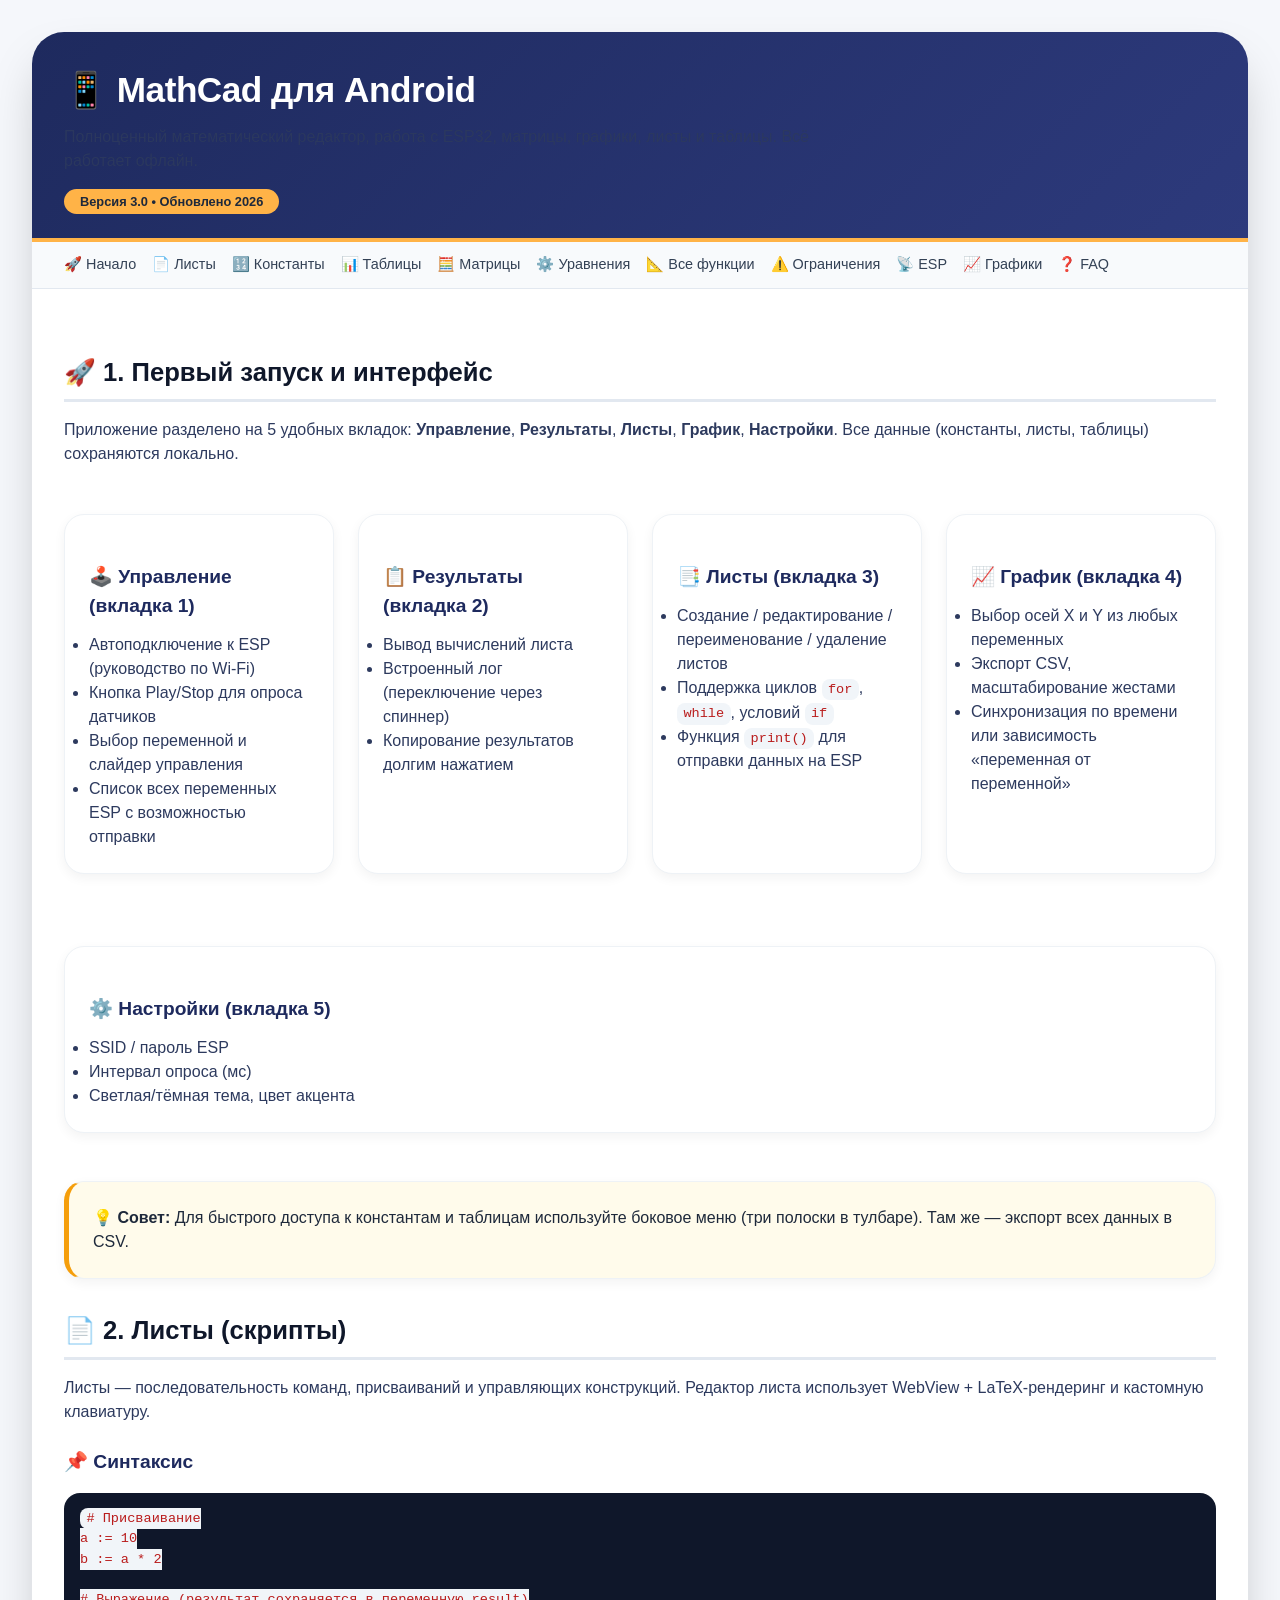
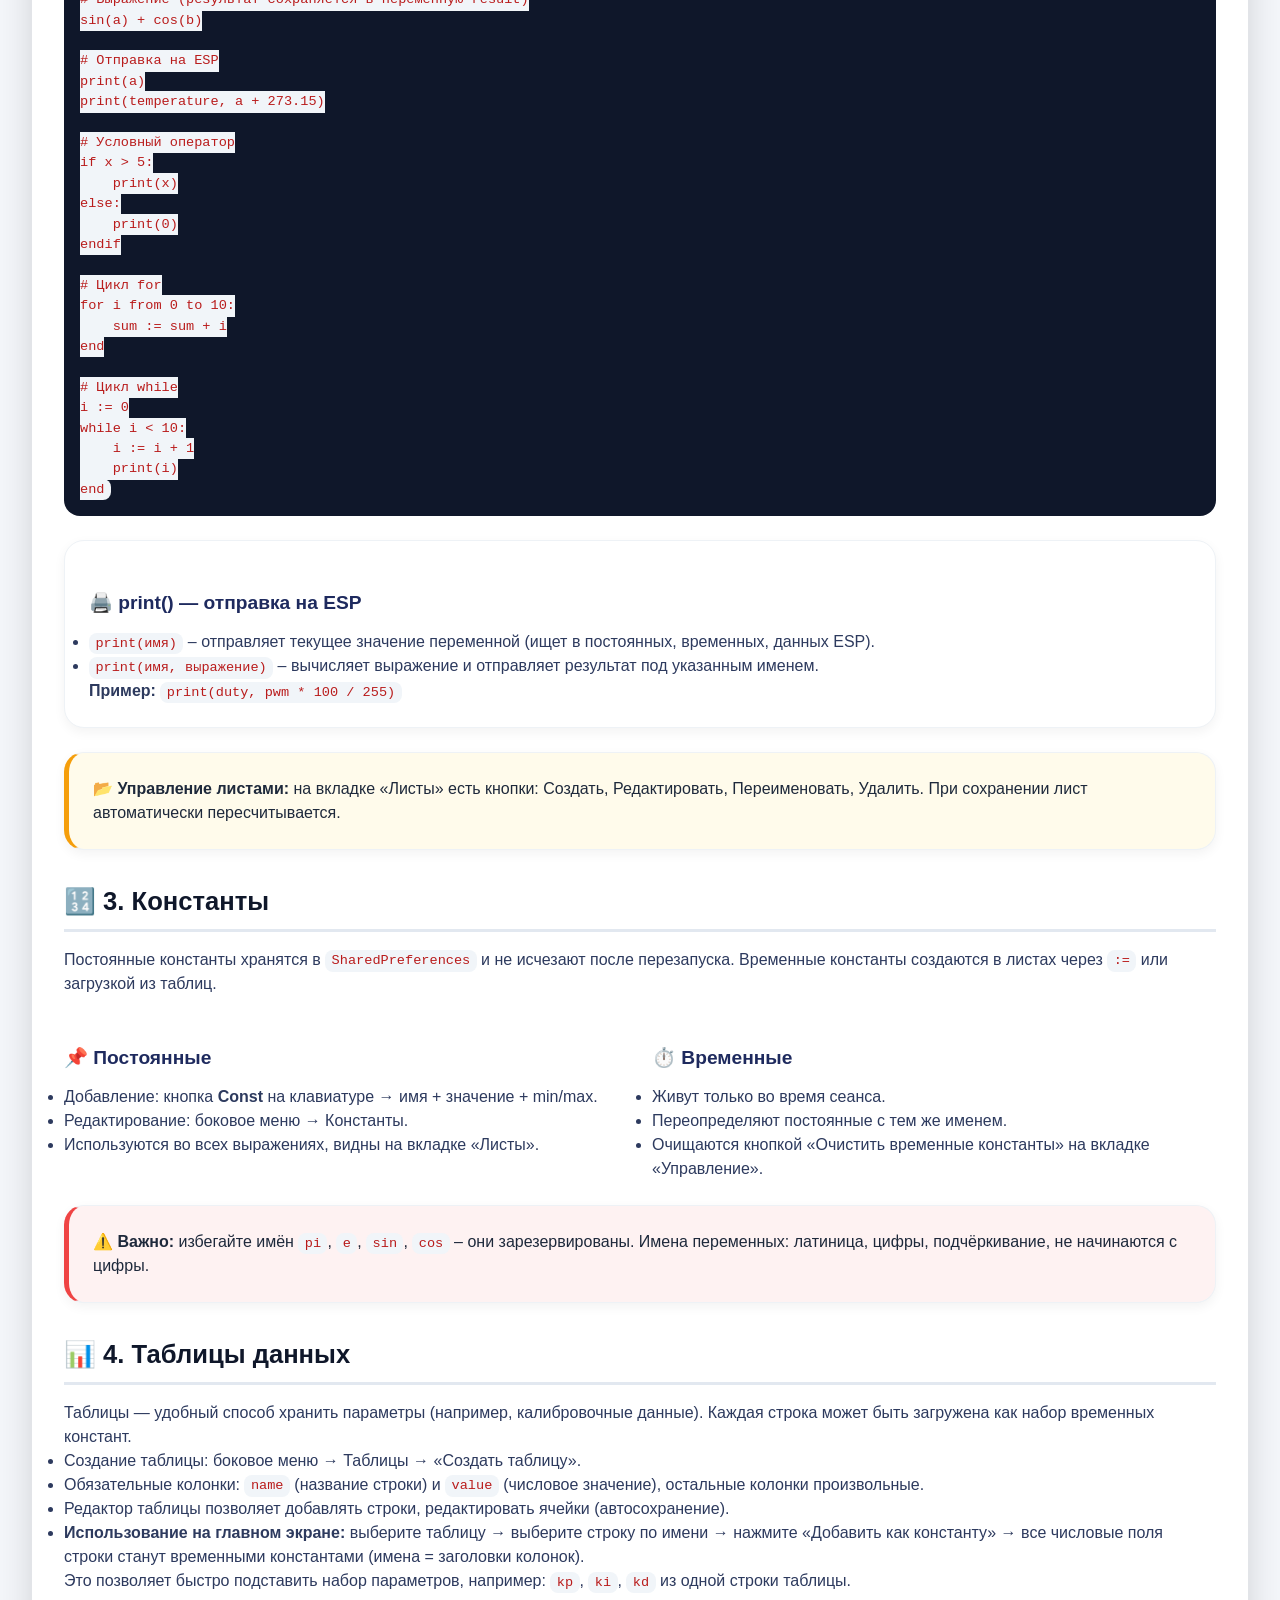
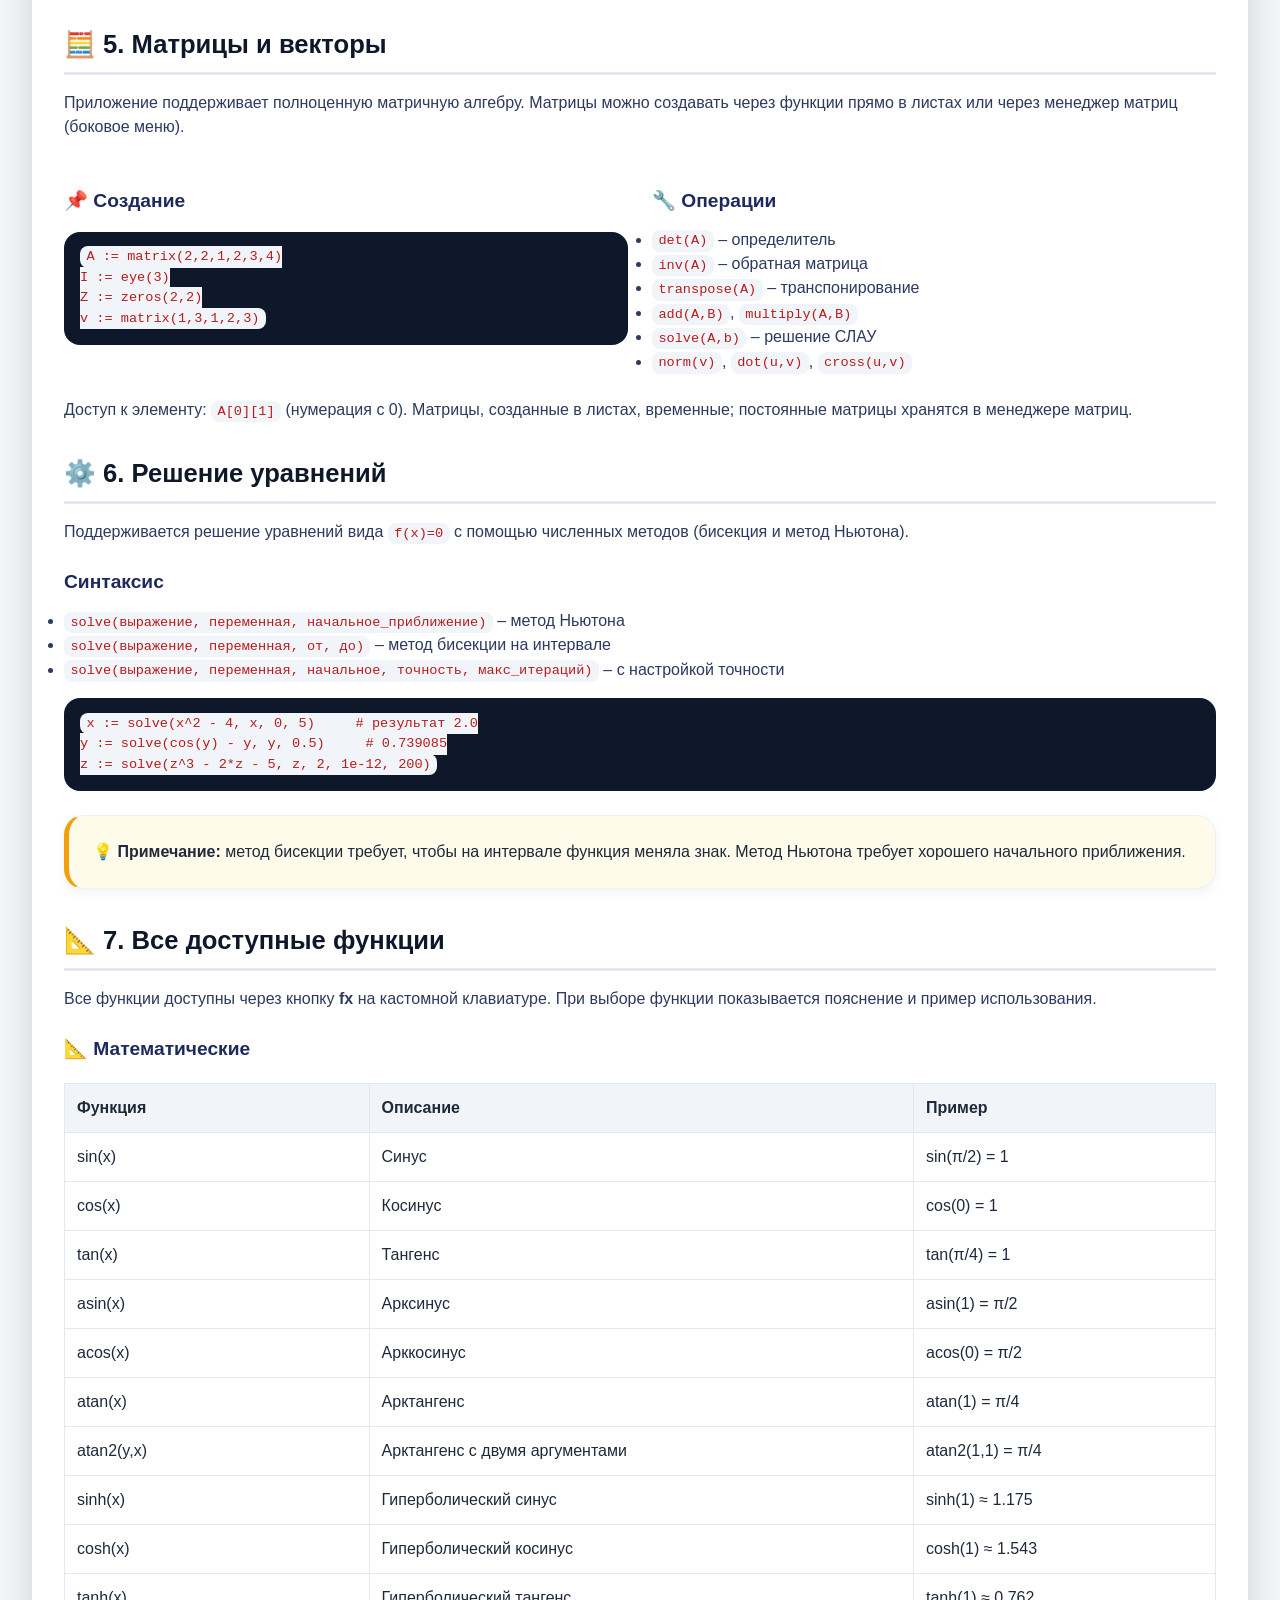
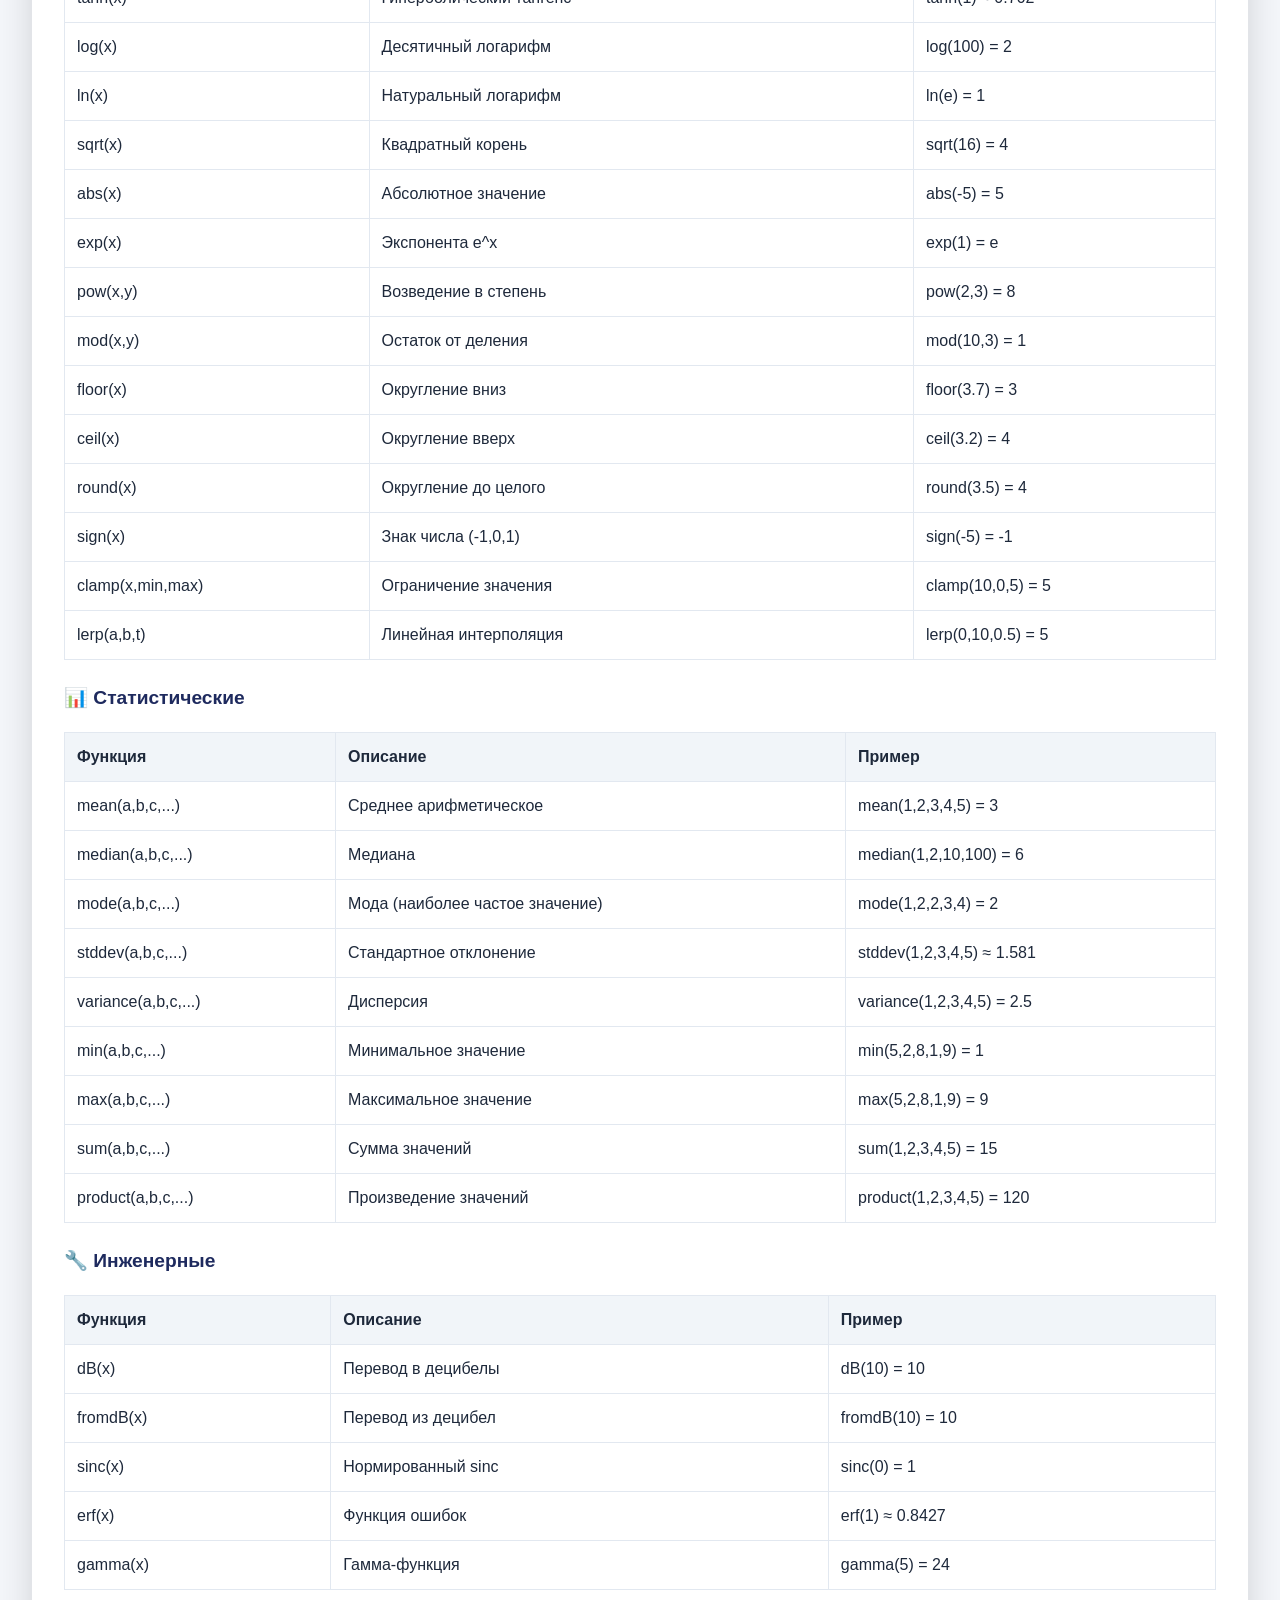
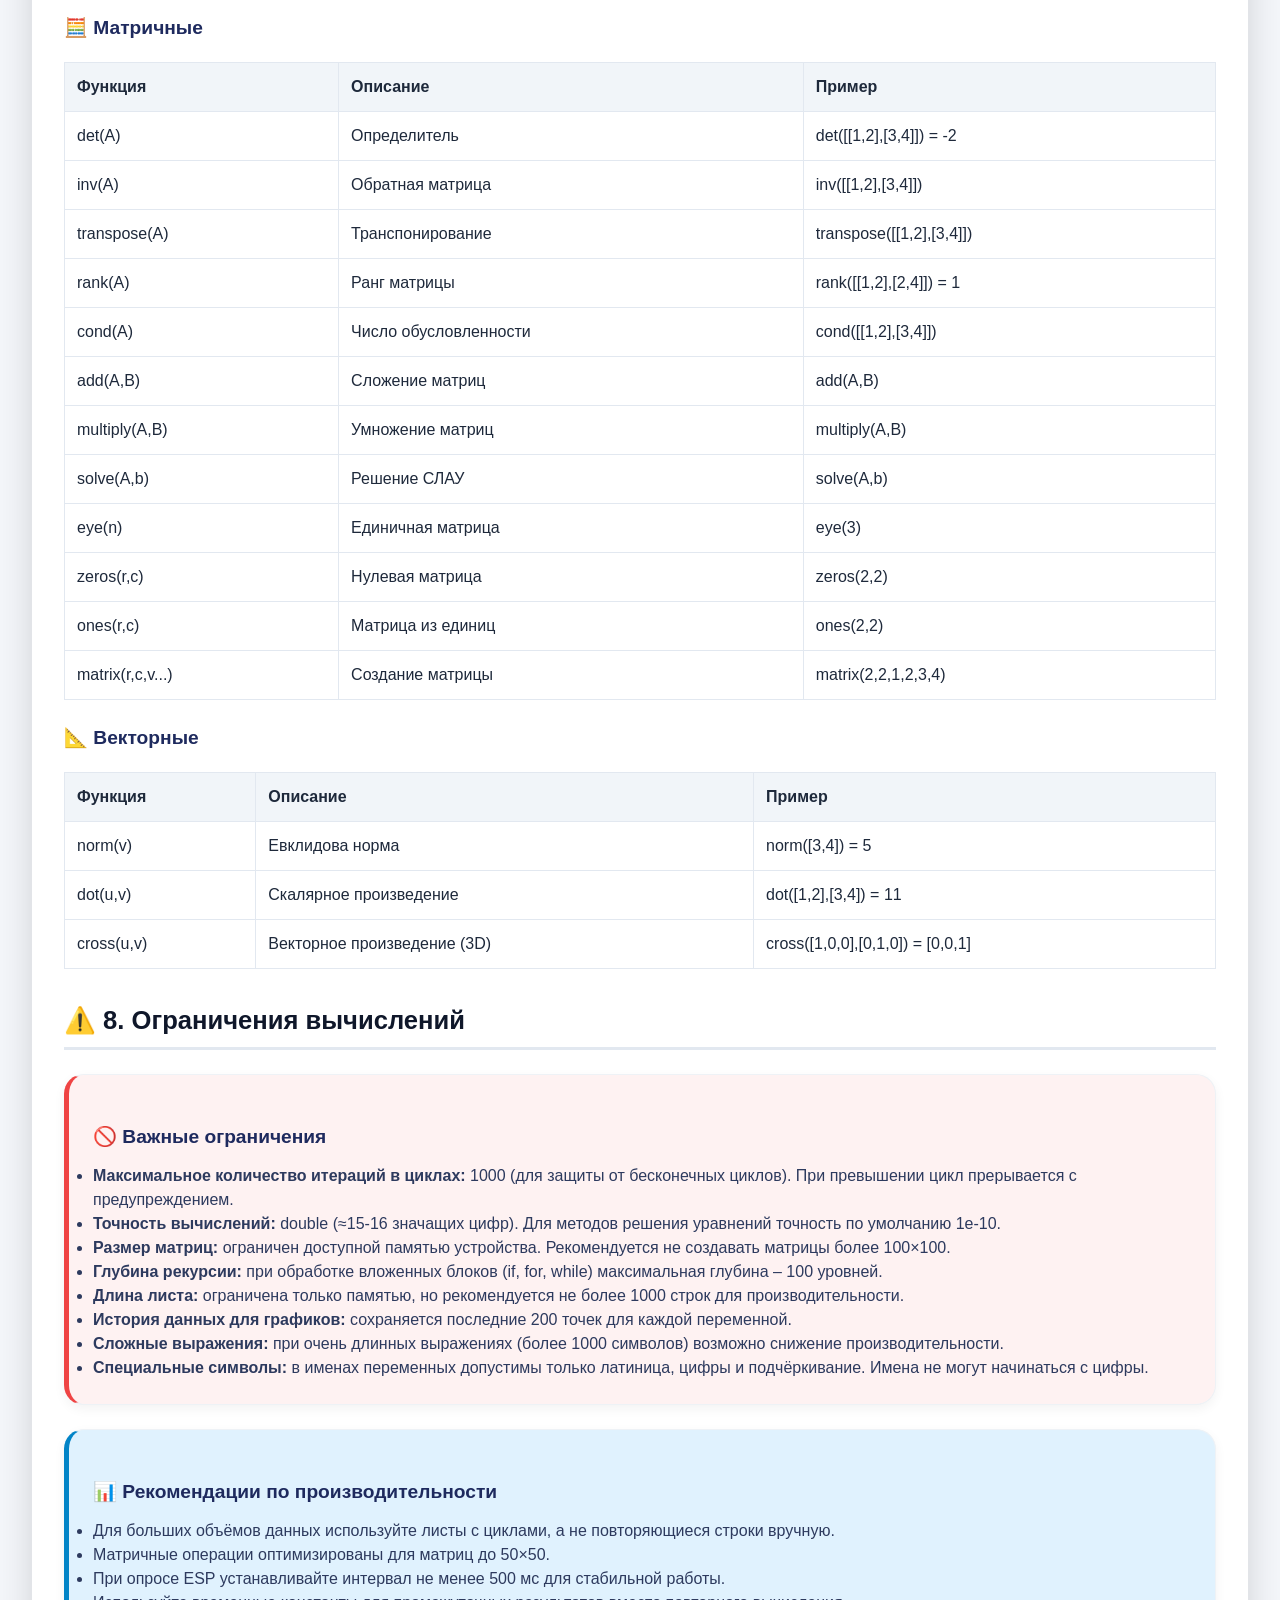
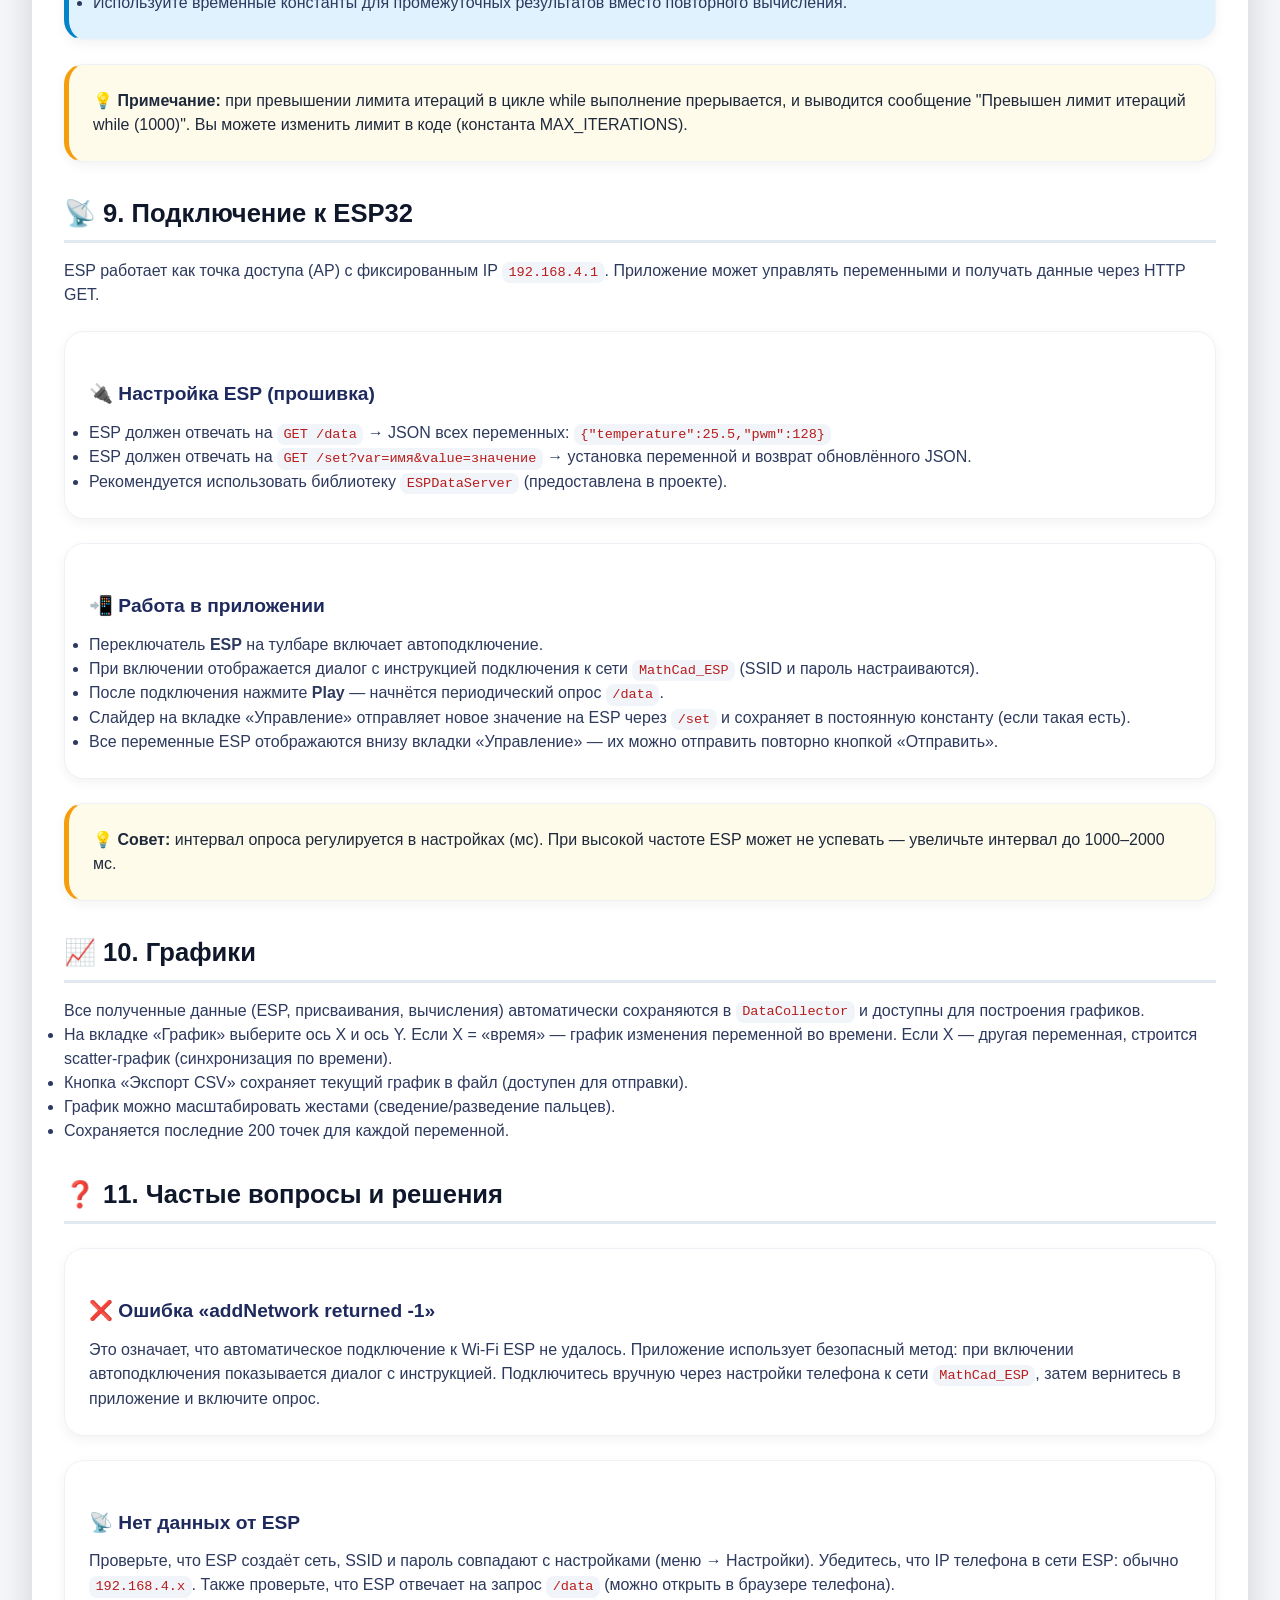
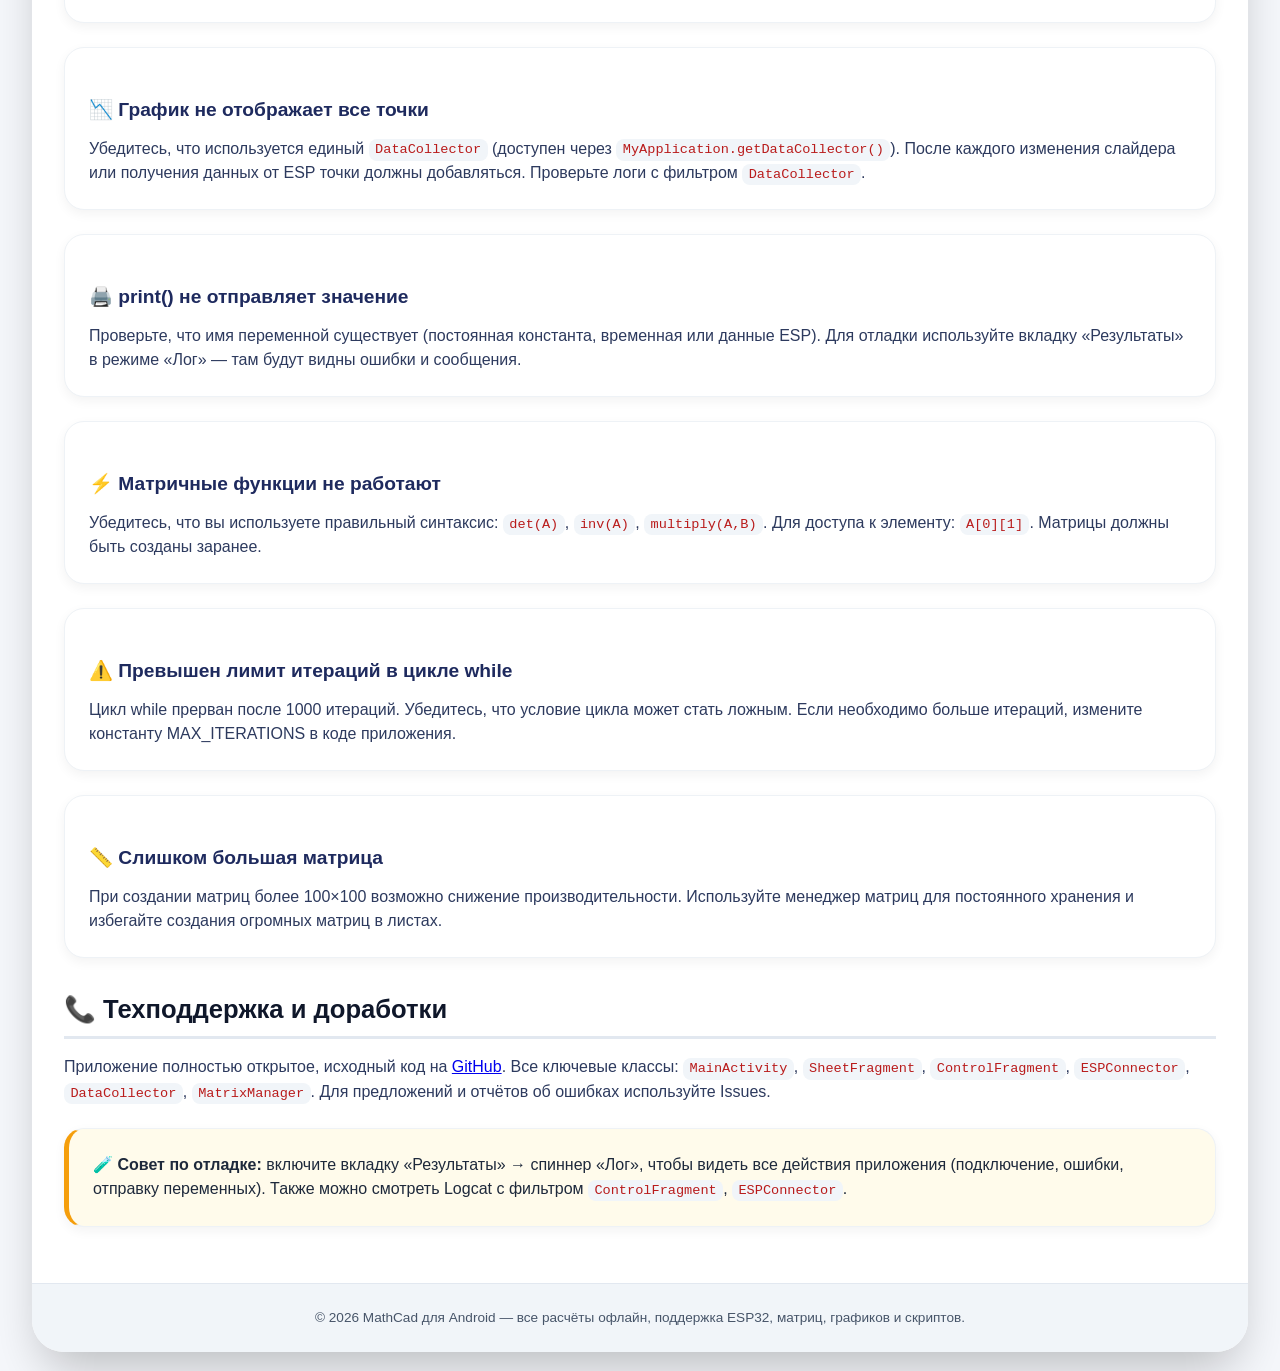
==== commit 0a748ba2: "Update index.html 2" ====
--- a/app/src/main/assets/index.html
+++ b/app/src/main/assets/index.html
@@ -3,7 +3,7 @@
 <head>
     <meta charset="UTF-8">
     <meta name="viewport" content="width=device-width, initial-scale=1.0">
-    <title>MathCad для Android – Руководство пользователя</title>
+    <title>MathCad для Android – Полное руководство</title>
     <style>
         * {
             margin: 0;
@@ -104,6 +104,10 @@
         .card-warning {
             background: #fef2f2;
             border-left: 5px solid #ef4444;
+        }
+        .card-info {
+            background: #e0f2fe;
+            border-left: 5px solid #0284c7;
         }
         code {
             background: #f1f5f9;
@@ -175,7 +179,10 @@
         <a href="#constants">🔢 Константы</a>
         <a href="#tables">📊 Таблицы</a>
         <a href="#matrices">🧮 Матрицы</a>
-        <a href="#esp">📡 Подключение ESP</a>
+        <a href="#equations">⚙️ Уравнения</a>
+        <a href="#functions">📐 Все функции</a>
+        <a href="#limits">⚠️ Ограничения</a>
+        <a href="#esp">📡 ESP</a>
         <a href="#graphics">📈 Графики</a>
         <a href="#faq">❓ FAQ</a>
     </nav>
@@ -342,8 +349,136 @@
             <p>Доступ к элементу: <code>A[0][1]</code> (нумерация с 0). Матрицы, созданные в листах, временные; постоянные матрицы хранятся в менеджере матриц.</p>
         </section>
 
+        <section id="equations">
+            <h2>⚙️ 6. Решение уравнений</h2>
+            <p>Поддерживается решение уравнений вида <code>f(x)=0</code> с помощью численных методов (бисекция и метод Ньютона).</p>
+            <h3>Синтаксис</h3>
+            <ul>
+                <li><code>solve(выражение, переменная, начальное_приближение)</code> – метод Ньютона</li>
+                <li><code>solve(выражение, переменная, от, до)</code> – метод бисекции на интервале</li>
+                <li><code>solve(выражение, переменная, начальное, точность, макс_итераций)</code> – с настройкой точности</li>
+            </ul>
+            <pre><code>x := solve(x^2 - 4, x, 0, 5)     # результат 2.0
+y := solve(cos(y) - y, y, 0.5)     # 0.739085
+z := solve(z^3 - 2*z - 5, z, 2, 1e-12, 200)</code></pre>
+            <div class="card card-note">
+                <strong>💡 Примечание:</strong> метод бисекции требует, чтобы на интервале функция меняла знак. Метод Ньютона требует хорошего начального приближения.
+            </div>
+        </section>
+
+        <section id="functions">
+            <h2>📐 7. Все доступные функции</h2>
+            <p>Все функции доступны через кнопку <strong>fx</strong> на кастомной клавиатуре. При выборе функции показывается пояснение и пример использования.</p>
+            
+            <h3>📐 Математические</h3>
+            <table>
+                <tr><th>Функция</th><th>Описание</th><th>Пример</th></tr>
+                <tr><td>sin(x)</td><td>Синус</td><td>sin(π/2) = 1</td></tr>
+                <tr><td>cos(x)</td><td>Косинус</td><td>cos(0) = 1</td></tr>
+                <tr><td>tan(x)</td><td>Тангенс</td><td>tan(π/4) = 1</td></tr>
+                <tr><td>asin(x)</td><td>Арксинус</td><td>asin(1) = π/2</td></tr>
+                <tr><td>acos(x)</td><td>Арккосинус</td><td>acos(0) = π/2</td></tr>
+                <tr><td>atan(x)</td><td>Арктангенс</td><td>atan(1) = π/4</td></tr>
+                <tr><td>atan2(y,x)</td><td>Арктангенс с двумя аргументами</td><td>atan2(1,1) = π/4</td></tr>
+                <tr><td>sinh(x)</td><td>Гиперболический синус</td><td>sinh(1) ≈ 1.175</td></tr>
+                <tr><td>cosh(x)</td><td>Гиперболический косинус</td><td>cosh(1) ≈ 1.543</td></tr>
+                <tr><td>tanh(x)</td><td>Гиперболический тангенс</td><td>tanh(1) ≈ 0.762</td></tr>
+                <tr><td>log(x)</td><td>Десятичный логарифм</td><td>log(100) = 2</td></tr>
+                <tr><td>ln(x)</td><td>Натуральный логарифм</td><td>ln(e) = 1</td></tr>
+                <tr><td>sqrt(x)</td><td>Квадратный корень</td><td>sqrt(16) = 4</td></tr>
+                <tr><td>abs(x)</td><td>Абсолютное значение</td><td>abs(-5) = 5</td></tr>
+                <tr><td>exp(x)</td><td>Экспонента e^x</td><td>exp(1) = e</td></tr>
+                <tr><td>pow(x,y)</td><td>Возведение в степень</td><td>pow(2,3) = 8</td></tr>
+                <tr><td>mod(x,y)</td><td>Остаток от деления</td><td>mod(10,3) = 1</td></tr>
+                <tr><td>floor(x)</td><td>Округление вниз</td><td>floor(3.7) = 3</td></tr>
+                <tr><td>ceil(x)</td><td>Округление вверх</td><td>ceil(3.2) = 4</td></tr>
+                <tr><td>round(x)</td><td>Округление до целого</td><td>round(3.5) = 4</td></tr>
+                <tr><td>sign(x)</td><td>Знак числа (-1,0,1)</td><td>sign(-5) = -1</td></tr>
+                <tr><td>clamp(x,min,max)</td><td>Ограничение значения</td><td>clamp(10,0,5) = 5</td></tr>
+                <tr><td>lerp(a,b,t)</td><td>Линейная интерполяция</td><td>lerp(0,10,0.5) = 5</td></tr>
+            </table>
+
+            <h3>📊 Статистические</h3>
+            <table>
+                <tr><th>Функция</th><th>Описание</th><th>Пример</th></tr>
+                <tr><td>mean(a,b,c,...)</td><td>Среднее арифметическое</td><td>mean(1,2,3,4,5) = 3</td></tr>
+                <tr><td>median(a,b,c,...)</td><td>Медиана</td><td>median(1,2,10,100) = 6</td></tr>
+                <tr><td>mode(a,b,c,...)</td><td>Мода (наиболее частое значение)</td><td>mode(1,2,2,3,4) = 2</td></tr>
+                <tr><td>stddev(a,b,c,...)</td><td>Стандартное отклонение</td><td>stddev(1,2,3,4,5) ≈ 1.581</td></tr>
+                <tr><td>variance(a,b,c,...)</td><td>Дисперсия</td><td>variance(1,2,3,4,5) = 2.5</td></tr>
+                <tr><td>min(a,b,c,...)</td><td>Минимальное значение</td><td>min(5,2,8,1,9) = 1</td></tr>
+                <tr><td>max(a,b,c,...)</td><td>Максимальное значение</td><td>max(5,2,8,1,9) = 9</td></tr>
+                <tr><td>sum(a,b,c,...)</td><td>Сумма значений</td><td>sum(1,2,3,4,5) = 15</td></tr>
+                <tr><td>product(a,b,c,...)</td><td>Произведение значений</td><td>product(1,2,3,4,5) = 120</td></tr>
+            </table>
+
+            <h3>🔧 Инженерные</h3>
+            <table>
+                <tr><th>Функция</th><th>Описание</th><th>Пример</th></tr>
+                <tr><td>dB(x)</td><td>Перевод в децибелы</td><td>dB(10) = 10</td></tr>
+                <tr><td>fromdB(x)</td><td>Перевод из децибел</td><td>fromdB(10) = 10</td></tr>
+                <tr><td>sinc(x)</td><td>Нормированный sinc</td><td>sinc(0) = 1</td></tr>
+                <tr><td>erf(x)</td><td>Функция ошибок</td><td>erf(1) ≈ 0.8427</td></tr>
+                <tr><td>gamma(x)</td><td>Гамма-функция</td><td>gamma(5) = 24</td></tr>
+            </table>
+
+            <h3>🧮 Матричные</h3>
+            <table>
+                <tr><th>Функция</th><th>Описание</th><th>Пример</th></tr>
+                <tr><td>det(A)</td><td>Определитель</td><td>det([[1,2],[3,4]]) = -2</td></tr>
+                <tr><td>inv(A)</td><td>Обратная матрица</td><td>inv([[1,2],[3,4]])</td></tr>
+                <tr><td>transpose(A)</td><td>Транспонирование</td><td>transpose([[1,2],[3,4]])</td></tr>
+                <tr><td>rank(A)</td><td>Ранг матрицы</td><td>rank([[1,2],[2,4]]) = 1</td></tr>
+                <tr><td>cond(A)</td><td>Число обусловленности</td><td>cond([[1,2],[3,4]])</td></tr>
+                <tr><td>add(A,B)</td><td>Сложение матриц</td><td>add(A,B)</td></tr>
+                <tr><td>multiply(A,B)</td><td>Умножение матриц</td><td>multiply(A,B)</td></tr>
+                <tr><td>solve(A,b)</td><td>Решение СЛАУ</td><td>solve(A,b)</td></tr>
+                <tr><td>eye(n)</td><td>Единичная матрица</td><td>eye(3)</td></tr>
+                <tr><td>zeros(r,c)</td><td>Нулевая матрица</td><td>zeros(2,2)</td></tr>
+                <tr><td>ones(r,c)</td><td>Матрица из единиц</td><td>ones(2,2)</td></tr>
+                <tr><td>matrix(r,c,v...)</td><td>Создание матрицы</td><td>matrix(2,2,1,2,3,4)</td></tr>
+            </table>
+
+            <h3>📐 Векторные</h3>
+            <table>
+                <tr><th>Функция</th><th>Описание</th><th>Пример</th></tr>
+                <tr><td>norm(v)</td><td>Евклидова норма</td><td>norm([3,4]) = 5</td></tr>
+                <tr><td>dot(u,v)</td><td>Скалярное произведение</td><td>dot([1,2],[3,4]) = 11</td></tr>
+                <tr><td>cross(u,v)</td><td>Векторное произведение (3D)</td><td>cross([1,0,0],[0,1,0]) = [0,0,1]</td></tr>
+            </table>
+        </section>
+
+        <section id="limits">
+            <h2>⚠️ 8. Ограничения вычислений</h2>
+            <div class="card card-warning">
+                <h3>🚫 Важные ограничения</h3>
+                <ul>
+                    <li><strong>Максимальное количество итераций в циклах:</strong> 1000 (для защиты от бесконечных циклов). При превышении цикл прерывается с предупреждением.</li>
+                    <li><strong>Точность вычислений:</strong> double (≈15-16 значащих цифр). Для методов решения уравнений точность по умолчанию 1e-10.</li>
+                    <li><strong>Размер матриц:</strong> ограничен доступной памятью устройства. Рекомендуется не создавать матрицы более 100×100.</li>
+                    <li><strong>Глубина рекурсии:</strong> при обработке вложенных блоков (if, for, while) максимальная глубина – 100 уровней.</li>
+                    <li><strong>Длина листа:</strong> ограничена только памятью, но рекомендуется не более 1000 строк для производительности.</li>
+                    <li><strong>История данных для графиков:</strong> сохраняется последние 200 точек для каждой переменной.</li>
+                    <li><strong>Сложные выражения:</strong> при очень длинных выражениях (более 1000 символов) возможно снижение производительности.</li>
+                    <li><strong>Специальные символы:</strong> в именах переменных допустимы только латиница, цифры и подчёркивание. Имена не могут начинаться с цифры.</li>
+                </ul>
+            </div>
+            <div class="card card-info">
+                <h3>📊 Рекомендации по производительности</h3>
+                <ul>
+                    <li>Для больших объёмов данных используйте листы с циклами, а не повторяющиеся строки вручную.</li>
+                    <li>Матричные операции оптимизированы для матриц до 50×50.</li>
+                    <li>При опросе ESP устанавливайте интервал не менее 500 мс для стабильной работы.</li>
+                    <li>Используйте временные константы для промежуточных результатов вместо повторного вычисления.</li>
+                </ul>
+            </div>
+            <div class="card card-note">
+                <strong>💡 Примечание:</strong> при превышении лимита итераций в цикле while выполнение прерывается, и выводится сообщение "Превышен лимит итераций while (1000)". Вы можете изменить лимит в коде (константа MAX_ITERATIONS).
+            </div>
+        </section>
+
         <section id="esp">
-            <h2>📡 6. Подключение к ESP32</h2>
+            <h2>📡 9. Подключение к ESP32</h2>
             <p>ESP работает как точка доступа (AP) с фиксированным IP <code>192.168.4.1</code>. Приложение может управлять переменными и получать данные через HTTP GET.</p>
             <div class="card">
                 <h3>🔌 Настройка ESP (прошивка)</h3>
@@ -369,20 +504,18 @@
         </section>
 
         <section id="graphics">
-            <h2>📈 7. Графики</h2>
+            <h2>📈 10. Графики</h2>
             <p>Все полученные данные (ESP, присваивания, вычисления) автоматически сохраняются в <code>DataCollector</code> и доступны для построения графиков.</p>
             <ul>
                 <li>На вкладке «График» выберите ось X и ось Y. Если X = «время» — график изменения переменной во времени. Если X — другая переменная, строится scatter‑график (синхронизация по времени).</li>
                 <li>Кнопка «Экспорт CSV» сохраняет текущий график в файл (доступен для отправки).</li>
                 <li>График можно масштабировать жестами (сведение/разведение пальцев).</li>
+                <li>Сохраняется последние 200 точек для каждой переменной.</li>
             </ul>
-            <div class="card card-note">
-                📊 <strong>Примечание:</strong> данные для графика накапливаются с момента запуска опроса или изменения слайдера. Очистить историю можно только перезапуском приложения (или через кнопку очистки в коде).
-            </div>
         </section>
 
         <section id="faq">
-            <h2>❓ 8. Частые вопросы и решения</h2>
+            <h2>❓ 11. Частые вопросы и решения</h2>
             <div class="card">
                 <h3>❌ Ошибка «addNetwork returned -1»</h3>
                 <p>Это означает, что автоматическое подключение к Wi-Fi ESP не удалось. Приложение использует безопасный метод: при включении автоподключения показывается диалог с инструкцией. Подключитесь вручную через настройки телефона к сети <code>MathCad_ESP</code>, затем вернитесь в приложение и включите опрос.</p>
@@ -402,6 +535,14 @@
             <div class="card">
                 <h3>⚡ Матричные функции не работают</h3>
                 <p>Убедитесь, что вы используете правильный синтаксис: <code>det(A)</code>, <code>inv(A)</code>, <code>multiply(A,B)</code>. Для доступа к элементу: <code>A[0][1]</code>. Матрицы должны быть созданы заранее.</p>
+            </div>
+            <div class="card">
+                <h3>⚠️ Превышен лимит итераций в цикле while</h3>
+                <p>Цикл while прерван после 1000 итераций. Убедитесь, что условие цикла может стать ложным. Если необходимо больше итераций, измените константу MAX_ITERATIONS в коде приложения.</p>
+            </div>
+            <div class="card">
+                <h3>📏 Слишком большая матрица</h3>
+                <p>При создании матриц более 100×100 возможно снижение производительности. Используйте менеджер матриц для постоянного хранения и избегайте создания огромных матриц в листах.</p>
             </div>
         </section>
 
@@ -418,4 +559,4 @@
     </footer>
 </div>
 </body>
-</html>+    </html>
